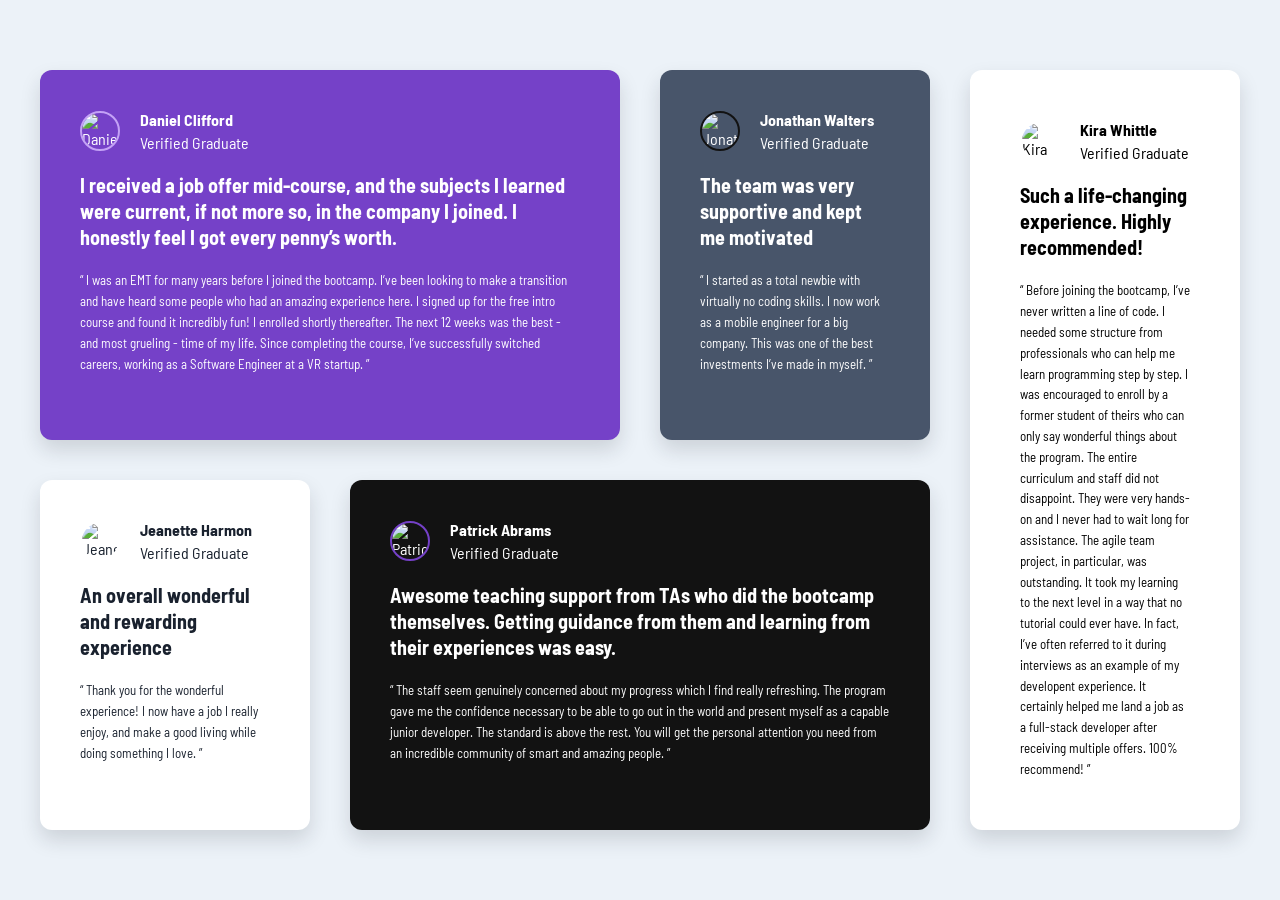
==== index.html @ aea413d6 "Add files via upload" ====
<!DOCTYPE html>
<html lang="en">
<head>
  <meta charset="UTF-8">
  <meta name="viewport" content="width=device-width, initial-scale=1.0"> <!-- displays site properly based on user's device -->
<link rel="stylesheet" href="./style.css">
  <link rel="icon" type="image/png" sizes="32x32" href="./images/favicon-32x32.png">
  <link rel="preconnect" href="https://fonts.googleapis.com">
<link rel="preconnect" href="https://fonts.gstatic.com" crossorigin>
<link href="https://fonts.googleapis.com/css2?family=Barlow+Semi+Condensed:ital,wght@0,100;0,200;0,300;0,400;0,500;0,600;0,700;0,800;0,900;1,100;1,200;1,300;1,400;1,500;1,600;1,700;1,800;1,900&family=Big+Shoulders:opsz,wght@10..72,100..900&family=Hanken+Grotesk:ital,wght@0,100..900;1,100..900&family=Lexend+Deca:wght@100..900&display=swap" rel="stylesheet">
  <title>Frontend Mentor | ranam/grid</title>

  
</head>
<body>
<div class="dashboard">
   <aside class="sidebar"> 
     <div class="titleside">
          <img src="./images/image-kira.jpg" alt="Kira Whittle">
          <div class="textside">
           <p> <strong class="text-side">Kira Whittle</strong></p>
           <p>Verified Graduate</p>
          </div>
         </div>
         <h2>Such a life-changing experience. Highly recommended!</h2>
         <div class="detailside">
        <p >
          “ Before joining the bootcamp, I’ve never written a line of code. I needed some structure from
          professionals who can help me learn programming step by step. I was encouraged to enroll by a former
          student of theirs who can only say wonderful things about the program. The entire curriculum and staff
          did not disappoint. They were very hands-on and I never had to wait long for assistance. The agile team
          project, in particular, was outstanding. It took my learning to the next level in a way that no tutorial
          could ever have. In fact, I’ve often referred to it during interviews as an example of my developent
          experience. It certainly helped me land a job as a full-stack developer after receiving multiple offers.
          100% recommend! ”
        </p>
        </div>
       </aside>
<main>
     <div class="div1">
        <div class="title1">
        
         <img src="./images/image-daniel.jpg" alt="Daniel Clifford">
          <div class="text">
           <p> <strong class="first-text">Daniel Clifford</strong></p>
           <p>Verified Graduate</p>
          </div>
         </div>

        <h2> 
        I received a job offer mid-course, and the subjects I learned were current, if not more so,
        in the company I joined. I honestly feel I got every penny’s worth.      
       </h2>
       <div class="detail">
        <p >
        “ I was an EMT for many years before I joined the bootcamp. I’ve been looking to make a
        transition and have heard some people who had an amazing experience here. I signed up
        for the free intro course and found it incredibly fun! I enrolled shortly thereafter.
        The next 12 weeks was the best - and most grueling - time of my life. Since completing
        the course, I’ve successfully switched careers, working as a Software Engineer at a VR startup. ” 
        </p>
        </div>
       
      </div> 

         <div class="div2">
          <div class="title2">
           <img src="./images/image-jonathan.jpg" alt="Jonathan Walters">
           <div class="text2">
           <p> <strong class="second-text">Jonathan Walters</strong></p>
           <p>Verified Graduate</p>
          </div>
         </div>
         <h2> 
          The team was very supportive and kept me motivated     
         </h2>
         <div class="detail2">
         <p >
          “ I started as a total newbie with virtually no coding skills. I now work as a mobile engineer
          for a big company. This was one of the best investments I’ve made in myself. ”    
          </p>
         </div>
       
        </div>   



          <div class="div3">
          <div class="title3">
           <img src="./images/image-jeanette.jpg" alt="Jeanette Harmon">
           <div class="text3">
           <p> <strong class="third-text">Jeanette Harmon</strong></p>
           <p>Verified Graduate</p>
          </div>
         </div>
         <h2> 
           An overall wonderful and rewarding experience
         </h2>
         <div class="detail3">
         <p >
           “ Thank you for the wonderful experience! I now have a job I really enjoy, and make a good living
           while doing something I love. ”  
          </p>
         </div>
       
        </div>

      
        
       <div class="div4">
          <div class="title4">
           <img src="./images/image-patrick.jpg" alt="Patrick Abrams">
           <div class="text4">
           <p> <strong class="forth-text">Patrick Abrams</strong></p>
           <p>Verified Graduate</p>
          </div>
         </div>
         <h2> 
           Awesome teaching support from TAs who did the bootcamp themselves. Getting guidance from them and
            learning from their experiences was easy.
         </h2>
         <div class="detail4">
         <p >
           “ The staff seem genuinely concerned about my progress which I find really refreshing. The program
           gave me the confidence necessary to be able to go out in the world and present myself as a capable
           junior developer. The standard is above the rest. You will get the personal attention you need from
           an incredible community of smart and amazing people. ”
          </p>
         </div>
       
        </div>



   
</main>

</div>
</body>
</html>
---- style.css ----
*{ box-sizing: border-box;
   margin: 0;
   padding: 0;

}
body {
  font-family: "Barlow Semi Condensed", sans-serif;
  background-color: hsl(210, 46%, 95%);
  min-height: 100vh;
  display: flex;
  justify-content: center;
  align-items: center;
  padding: 40px 20px;
}

.dashboard{
  
   display: grid;
   width: min(1200px, 100%); 
   /* box-shadow: 0 10px 20px hsl(219, 29%, 14%, 0.1); */
   grid-template-columns: repeat(4, 1fr);
   /* grid-template-rows: repeat(2, 1fr); */
   grid-template-rows: auto auto;
   gap: 40px;
  
}



main{
     grid-column: 1 / 4;
    grid-row: 1 / 3;
    display: grid;
    grid-template-columns: repeat(3, 1fr);
    /* grid-template-rows: repeat(2, 1fr); */
     grid-template-rows: auto auto;
    /* box-shadow: 0 10px 20px hsl(219, 29%, 14%, 0.1); */
    gap: 40px;
}
.div1, .div2, .div3, .div4, aside{
  box-shadow: 0 10px 20px hsl(219, 29%, 14%, 0.15);
}
aside{
    background-color:hsl(0, 0%, 100%);
    border-radius: 12px;
    grid-column: 4;
    grid-row: 1 / 3;
    padding: 50px;
}


.div1{
  background: hsl(263, 55%, 52%);
   color: hsl(0, 0%, 100%);
   border-radius: 12px;
   padding: 40px;
  grid-column: 1 / span 2;
  grid-row: 1;
  background-image: url("./images/bg-pattern-quotation.svg");
  background-repeat: no-repeat;
  background-position: top 0px right 60px;
  background-size: 125px;
  
}
.titleside img {
  width: 40px;
  height: 40px;
  border-radius: 50%;
  border: 2px  solid hsl(0, 0%, 100%);
}
.title1 img {
  width: 40px;
  height: 40px;
  border-radius: 50%;
  border: 2px  solid hsl(264, 82%, 80%);
}

.title2 img {
  width: 40px;
  height: 40px;
  border-radius: 50%;
  border: 2px  solid hsl(0, 0%, 7%);
}
.title3 img {
  width: 40px;
  height: 40px;
  border-radius: 50%;
  border: 2px  solid hsl(0, 0%, 100%);
}

.title4 img {
  width: 40px;
  height: 40px;
  border-radius: 50%;
  border: 2px  solid hsl(263, 55%, 52%);
}
.text, .text2,.text3,.text4,.textside{
  display: flex;
  flex-direction: column;
  gap: 4px;
}

p{
  margin: 0;
}
.title1 ,.title2,.title3,.title4,.titleside{
  display: flex;
  align-items: center;
  gap: 20px;
}

.detail p,.detail2 p,.detail3 p,.detail4 p,.detailside p{
 margin-top: 20px; 
 margin-bottom :0; 
 font-size: 13px;
  line-height: 1.6;  
}

h2{
  margin-top: 20px; 
  font-size: 20px;
  line-height: 1.3;
}

.div2{
  background: hsl(217, 19%, 35%);
  color: hsl(0, 0%, 100%);
   border-radius: 12px;
  grid-column: 3;
  grid-row: 1;
  padding: 40px;
}

.div3{
  background-color: hsl(0, 0%, 100%);
  color: hsl(219, 29%, 14%);
  border-radius: 12px;
  grid-column: 1;
  grid-row: 2;
  padding: 40px;
}

.div4{
  
  background: hsl(0, 0%, 7%);
  color: hsl(0, 0%, 100%);
  border-radius: 12px;
  grid-column: 2 / span 2;
  grid-row: 2;
  padding: 40px;
}
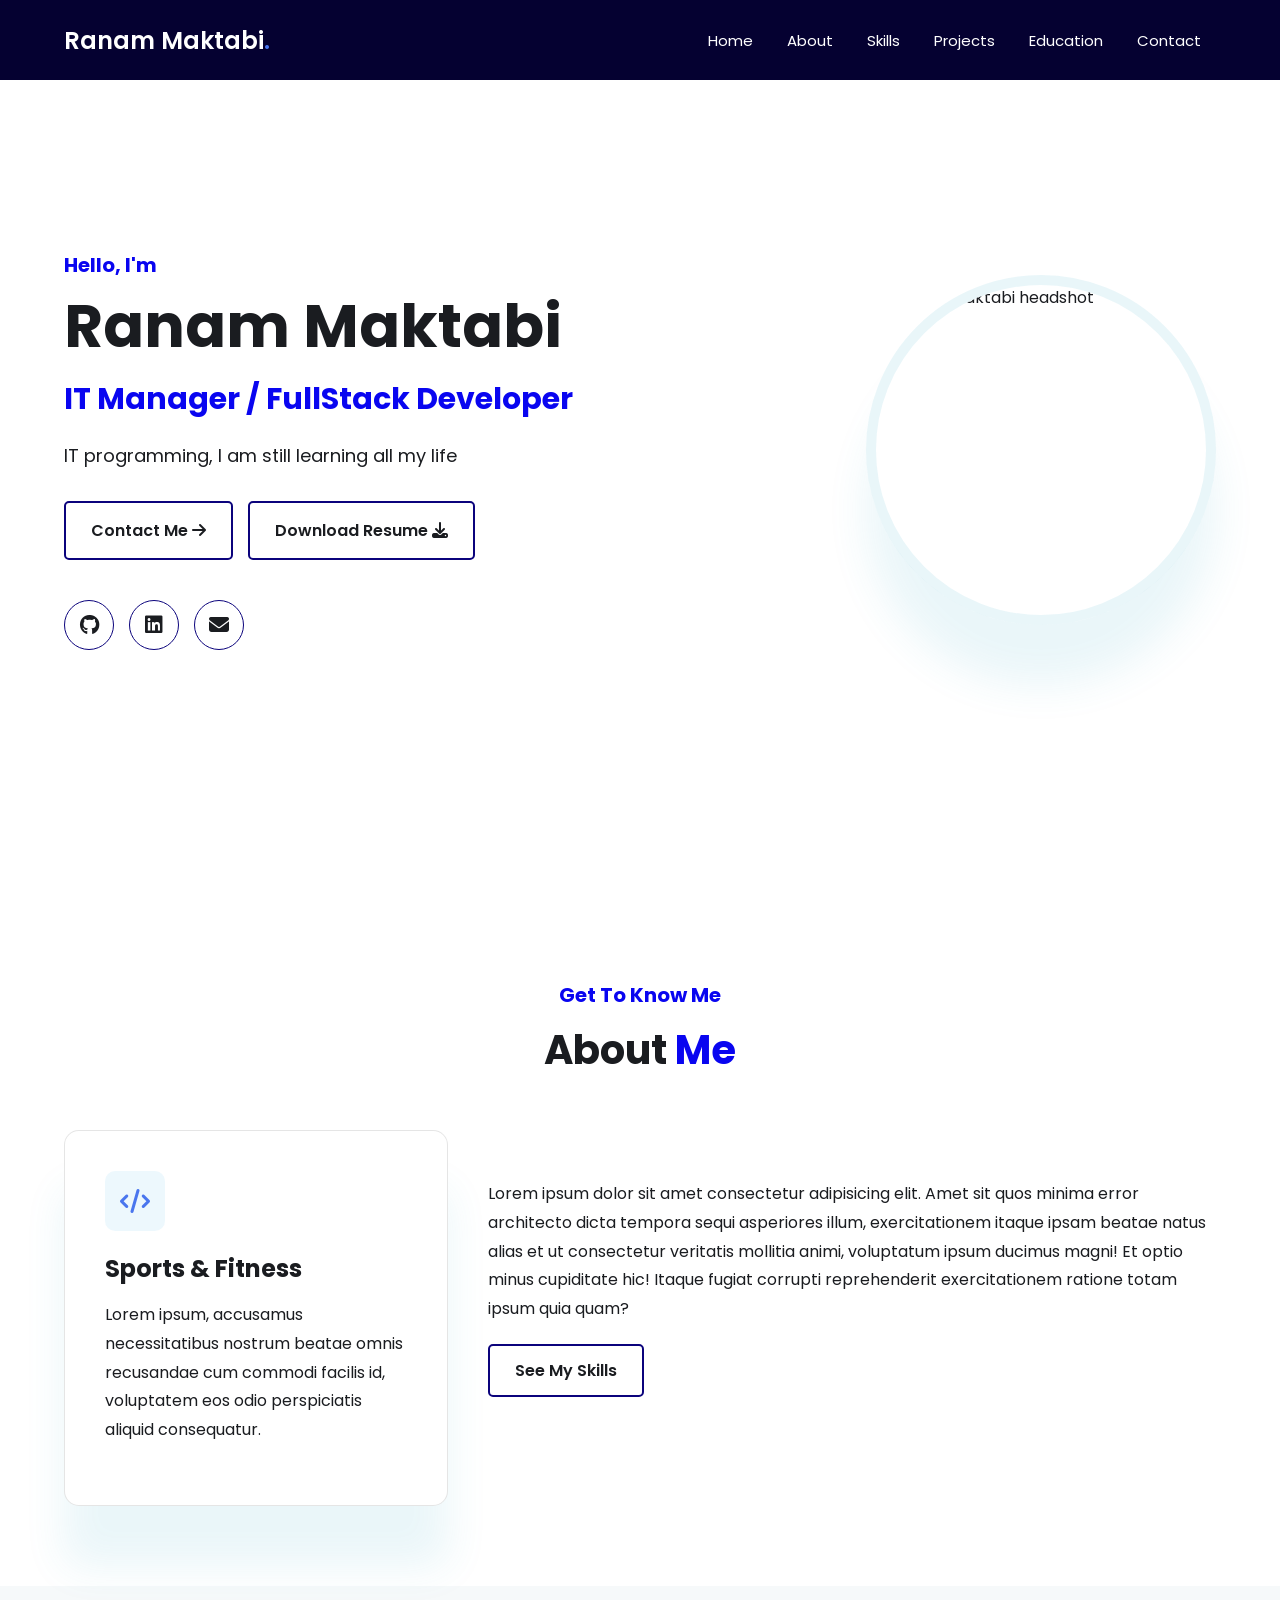
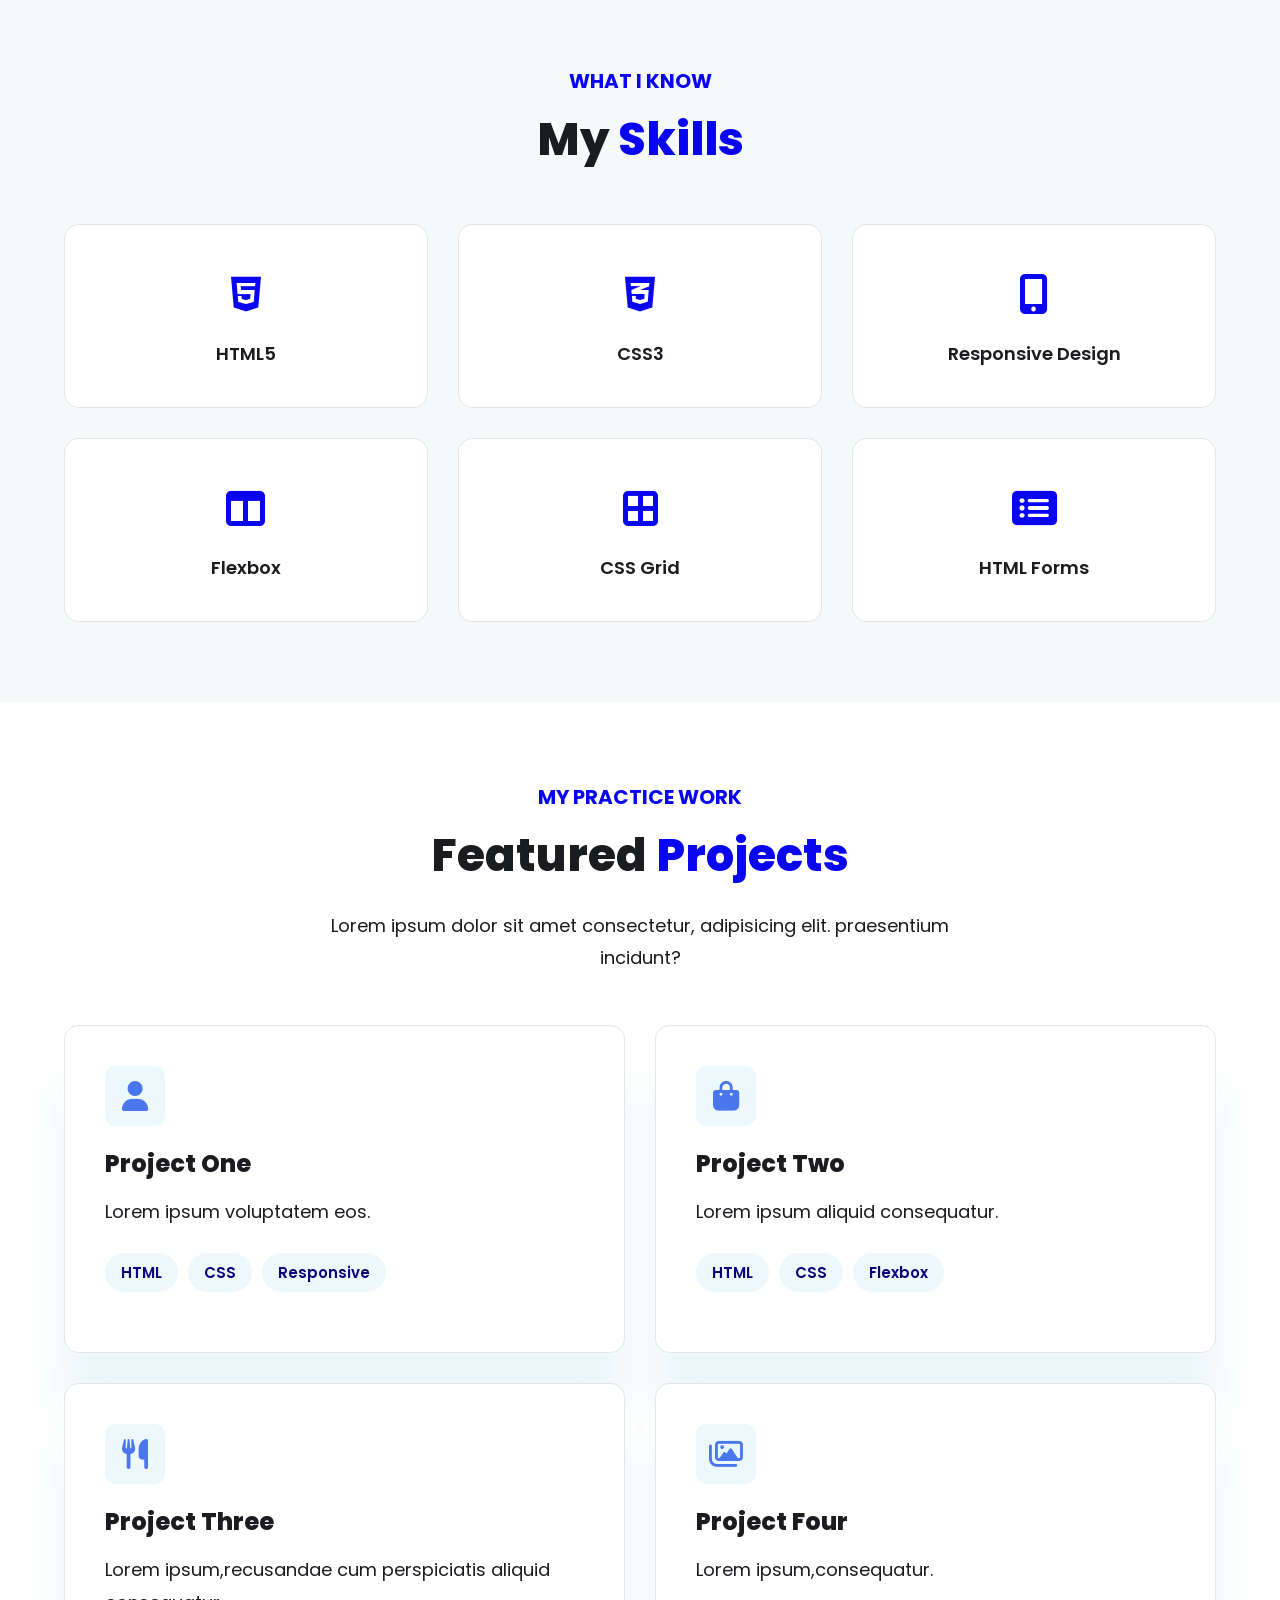
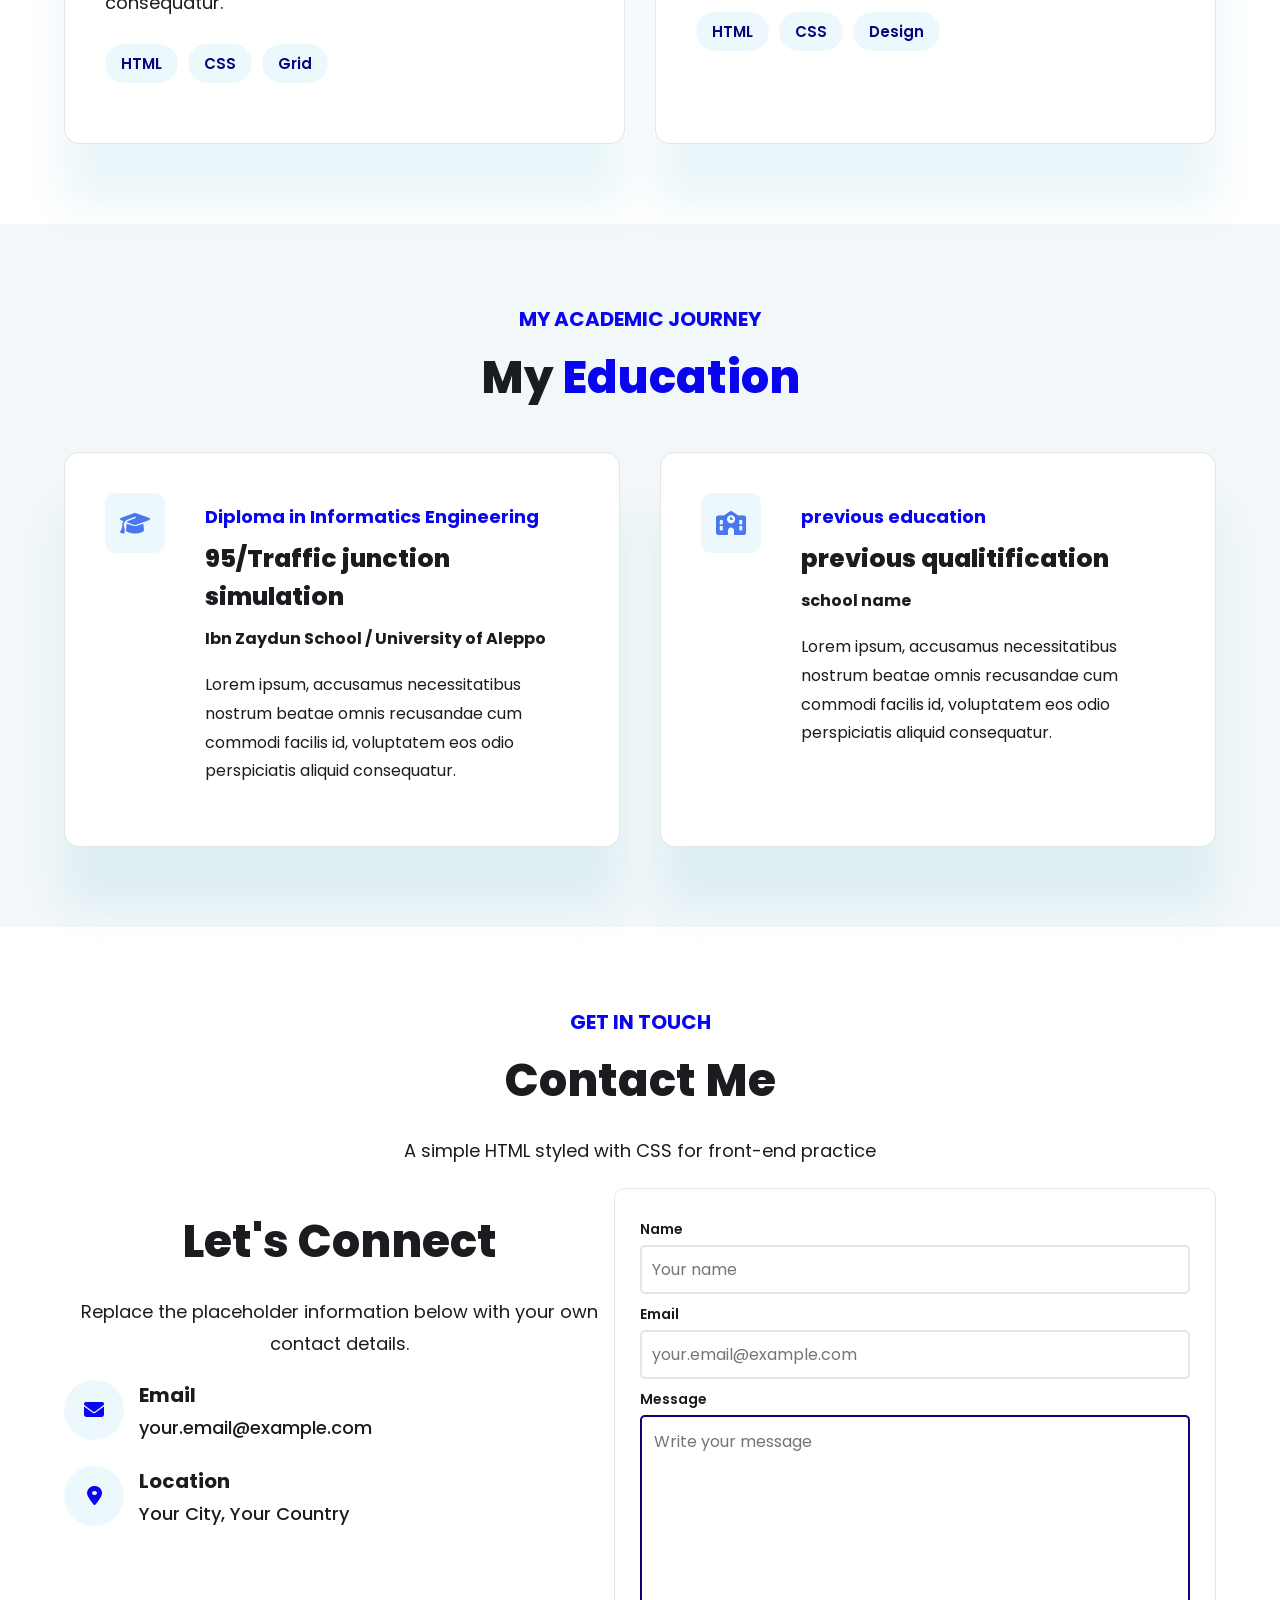
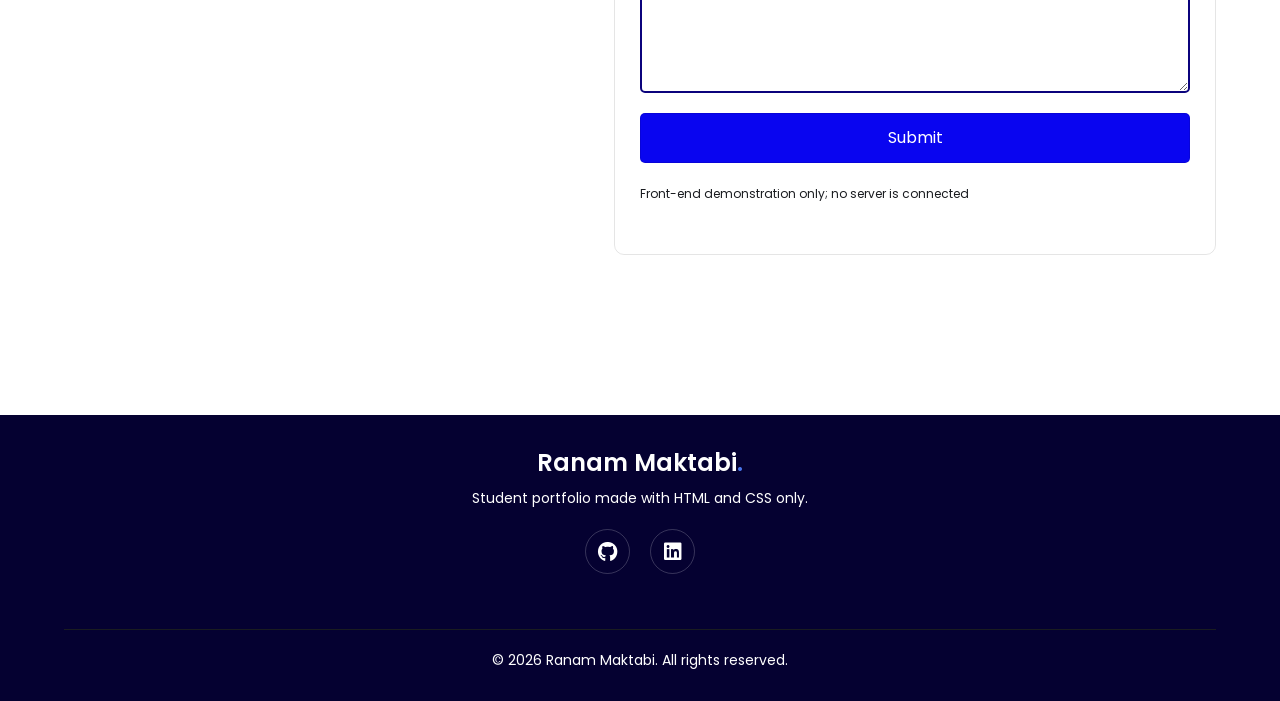
==== commit 0d00478a: "Add files via upload" ====
--- a/index.html
+++ b/index.html
@@ -1,140 +1,307 @@
-<!DOCTYPE html>
-<html lang="en">
-<head>
-  <meta charset="UTF-8">
-  <meta name="viewport" content="width=device-width, initial-scale=1.0"> <!-- displays site properly based on user's device -->
-<link rel="stylesheet" href="./style.css">
-  <link rel="icon" type="image/png" sizes="32x32" href="./images/favicon-32x32.png">
-  <link rel="preconnect" href="https://fonts.googleapis.com">
-<link rel="preconnect" href="https://fonts.gstatic.com" crossorigin>
-<link href="https://fonts.googleapis.com/css2?family=Barlow+Semi+Condensed:ital,wght@0,100;0,200;0,300;0,400;0,500;0,600;0,700;0,800;0,900;1,100;1,200;1,300;1,400;1,500;1,600;1,700;1,800;1,900&family=Big+Shoulders:opsz,wght@10..72,100..900&family=Hanken+Grotesk:ital,wght@0,100..900;1,100..900&family=Lexend+Deca:wght@100..900&display=swap" rel="stylesheet">
-  <title>Frontend Mentor | ranam/grid</title>
-
-  
-</head>
-<body>
-<div class="dashboard">
-   <aside class="sidebar"> 
-     <div class="titleside">
-          <img src="./images/image-kira.jpg" alt="Kira Whittle">
-          <div class="textside">
-           <p> <strong class="text-side">Kira Whittle</strong></p>
-           <p>Verified Graduate</p>
-          </div>
-         </div>
-         <h2>Such a life-changing experience. Highly recommended!</h2>
-         <div class="detailside">
-        <p >
-          “ Before joining the bootcamp, I’ve never written a line of code. I needed some structure from
-          professionals who can help me learn programming step by step. I was encouraged to enroll by a former
-          student of theirs who can only say wonderful things about the program. The entire curriculum and staff
-          did not disappoint. They were very hands-on and I never had to wait long for assistance. The agile team
-          project, in particular, was outstanding. It took my learning to the next level in a way that no tutorial
-          could ever have. In fact, I’ve often referred to it during interviews as an example of my developent
-          experience. It certainly helped me land a job as a full-stack developer after receiving multiple offers.
-          100% recommend! ”
-        </p>
-        </div>
-       </aside>
-<main>
-     <div class="div1">
-        <div class="title1">
-        
-         <img src="./images/image-daniel.jpg" alt="Daniel Clifford">
-          <div class="text">
-           <p> <strong class="first-text">Daniel Clifford</strong></p>
-           <p>Verified Graduate</p>
-          </div>
-         </div>
-
-        <h2> 
-        I received a job offer mid-course, and the subjects I learned were current, if not more so,
-        in the company I joined. I honestly feel I got every penny’s worth.      
-       </h2>
-       <div class="detail">
-        <p >
-        “ I was an EMT for many years before I joined the bootcamp. I’ve been looking to make a
-        transition and have heard some people who had an amazing experience here. I signed up
-        for the free intro course and found it incredibly fun! I enrolled shortly thereafter.
-        The next 12 weeks was the best - and most grueling - time of my life. Since completing
-        the course, I’ve successfully switched careers, working as a Software Engineer at a VR startup. ” 
-        </p>
-        </div>
-       
-      </div> 
-
-         <div class="div2">
-          <div class="title2">
-           <img src="./images/image-jonathan.jpg" alt="Jonathan Walters">
-           <div class="text2">
-           <p> <strong class="second-text">Jonathan Walters</strong></p>
-           <p>Verified Graduate</p>
-          </div>
-         </div>
-         <h2> 
-          The team was very supportive and kept me motivated     
-         </h2>
-         <div class="detail2">
-         <p >
-          “ I started as a total newbie with virtually no coding skills. I now work as a mobile engineer
-          for a big company. This was one of the best investments I’ve made in myself. ”    
-          </p>
-         </div>
-       
-        </div>   
-
-
-
-          <div class="div3">
-          <div class="title3">
-           <img src="./images/image-jeanette.jpg" alt="Jeanette Harmon">
-           <div class="text3">
-           <p> <strong class="third-text">Jeanette Harmon</strong></p>
-           <p>Verified Graduate</p>
-          </div>
-         </div>
-         <h2> 
-           An overall wonderful and rewarding experience
-         </h2>
-         <div class="detail3">
-         <p >
-           “ Thank you for the wonderful experience! I now have a job I really enjoy, and make a good living
-           while doing something I love. ”  
-          </p>
-         </div>
-       
-        </div>
-
-      
-        
-       <div class="div4">
-          <div class="title4">
-           <img src="./images/image-patrick.jpg" alt="Patrick Abrams">
-           <div class="text4">
-           <p> <strong class="forth-text">Patrick Abrams</strong></p>
-           <p>Verified Graduate</p>
-          </div>
-         </div>
-         <h2> 
-           Awesome teaching support from TAs who did the bootcamp themselves. Getting guidance from them and
-            learning from their experiences was easy.
-         </h2>
-         <div class="detail4">
-         <p >
-           “ The staff seem genuinely concerned about my progress which I find really refreshing. The program
-           gave me the confidence necessary to be able to go out in the world and present myself as a capable
-           junior developer. The standard is above the rest. You will get the personal attention you need from
-           an incredible community of smart and amazing people. ”
-          </p>
-         </div>
-       
-        </div>
-
-
-
-   
-</main>
-
-</div>
-</body>
-</html>+<!DOCTYPE html>
+<html lang="en">
+<head>
+    <meta charset="UTF-8">
+    <meta name="viewport" content="width=device-width, initial-scale=1.0">
+    <link rel="preconnect" href="https://fonts.googleapis.com">
+    <link rel="preconnect" href="https://fonts.gstatic.com" crossorigin>
+    <link href="https://fonts.googleapis.com/css2?family=Poppins:wght@100;200;300;400;500;600;700;800;900&display=swap" rel="stylesheet">
+    <link rel="stylesheet" href="https://cdnjs.cloudflare.com/ajax/libs/font-awesome/6.5.1/css/all.min.css">
+   
+    <link rel="stylesheet" href="./style.css">
+    <title>My Page</title>
+</head>
+
+ <body>
+    
+    <header>
+        <!--navbar  -->
+         <nav>
+            <div class="left">
+             <h2>Ranam Maktabi<span>.</span></h2>  
+            </div>
+            <div class="right">
+            <a href="#home">Home</a>
+            <a href="#About">About</a>
+            <a href="#Skills">Skills</a>
+            <a href="#Projects">Projects</a>
+            <a href="#Education">Education</a>
+            <a href="#Contact">Contact</a>
+              </div> 
+         </nav>
+    </header>
+    <main>
+        <!--section1:Hero  -->
+       <section id= "home" class="hero-section">
+        <div class="text">
+        <h3>Hello, I'm</h3>
+        <h1>Ranam Maktabi</h1>
+        <h2>IT Manager / FullStack Developer</h2>
+        <p>IT programming, I am still learning all my life</p>
+
+        <div class="links">
+         <a href="#contact">
+             <span>Contact Me</span>
+         <i class="fa-solid fa-arrow-right"></i> 
+         </a>
+
+         <a href="#Download">
+            <span>Download Resume</span>
+            <i class="fa-solid fa-download"></i>
+         </a>
+
+        </div>
+        <div class="Icons">
+                <a href="#Github" >
+                 <i class="fa-brands fa-github"></i>  
+                </a>
+
+                <a href="#Linkedin" >
+                   <i class="fa-brands fa-linkedin"></i>
+                </a>
+                <a href="#Email" >
+                   <i class="fa-solid fa-envelope"></i>
+                </a>
+            </div>
+        </div>
+
+        <div class="headshot">
+           <img src="./assets/images/ranam.jpeg" alt="ranam maktabi headshot">
+        </div>
+       </section>
+       
+       <!--section2:About  -->
+       <section id= "About" class="About-section">
+        <h3>Get To Know Me</h3>
+        <h2>About<span class="Me"> Me</span></h2>
+        <div class="text">
+        <div class="left">
+          <a href="#code" >
+           <i class="fa-solid fa-code"></i> 
+          </a>
+           <h4>Sports & Fitness</h4>
+           <p>Lorem ipsum,  accusamus necessitatibus nostrum beatae omnis recusandae cum commodi facilis id, voluptatem eos odio perspiciatis aliquid consequatur.</p>
+            </div>
+         
+        <div class="right">
+          <p>Lorem ipsum dolor sit amet consectetur adipisicing elit. Amet sit quos minima error architecto dicta tempora sequi asperiores illum, exercitationem itaque ipsam beatae natus alias et ut consectetur veritatis mollitia animi, voluptatum ipsum ducimus magni! Et optio minus cupiditate hic! Itaque fugiat corrupti reprehenderit exercitationem ratione totam ipsum quia quam?</p>
+         <a href="#see">See My Skills</a>
+        </div>
+        </div>
+       </section>
+
+       <!--section3:Skills  --> 
+       <section id="Skills" class="skills-section">
+        <h3>WHAT I KNOW</h3>
+        <h2>My<span class="Skills"> Skills</span></h2>
+         <div class="cells">
+          <div class="cell">
+            <!-- <img src="/assets/images/html5-brands-solid.png" alt="html logo"> -->
+             <a href="#HTML5">
+            <i class="fa-brands fa-html5"></i>
+            </a>
+            <span>HTML5</span>
+          </div>
+          <div class="cell">
+            <a href="#CSS3">
+            <i class="fa-brands fa-css3-alt"></i>
+            </a>
+            <span>CSS3</span>
+            </div>
+          <div class="cell">
+             <a href="#Responsive Design">
+            <i class="fa-solid fa-mobile-screen-button"></i>
+             </a>
+            <span>Responsive Design</span>
+           </div>
+           <div class="cell">
+            <a href="#Flexbox">
+            <i class="fa-solid fa-table-columns"></i>
+             </a>
+            <span>Flexbox</span>
+            </div>
+          <div class="cell">
+            <a href="#CSS Grid">
+             <i class="fa-solid fa-border-all"></i>
+            </a>
+             <span>CSS Grid</span>
+            </div> 
+           <div class="cell">
+             <a href="#HTML Forms">
+            <i class="fa-solid fa-rectangle-list"></i>
+            </a>
+            <span>HTML Forms</span>
+            </div>
+         </div>
+       </section>
+
+      <!--section4:Projects  -->
+         <section id="Projects" class="Projects-section">
+         <h3>MY PRACTICE WORK</h3>
+         <h2>Featured<span class="Projects"> Projects</span></h2>
+         <p>Lorem ipsum dolor sit amet consectetur, adipisicing elit. praesentium incidunt?</p> 
+         <div class="work">
+          <div class="project">
+          <a href="#project1" >
+           <i class="fa-solid fa-user"></i>
+          </a>
+           <h2>Project One</h2>
+           <p>Lorem ipsum voluptatem eos.</p>
+            <div class="frontend">
+              <a href="#HTML">HTML</a>
+               
+              <a href="#CSS">CSS</a>
+              <a href="#Responsive">Responsive</a>
+            </div>
+          </div>
+
+           <div class="project">
+          <a href="#project2" >
+          <i class="fa-solid fa-bag-shopping"></i>
+          </a>
+           <h2>Project Two</h2>
+           <p>Lorem ipsum  aliquid consequatur.</p>
+            <div class="frontend">
+              <a href="#HTML">HTML</a>
+              <a href="#CSS">CSS</a>
+              <a href="#Flexbox">Flexbox</a>
+            </div>
+          </div>
+          
+          
+          
+          <div class="project">
+          <a href="#project3" >
+           <i class="fa-solid fa-utensils"></i>
+          </a>
+           <h2>Project Three</h2>
+           <p>Lorem ipsum,recusandae cum perspiciatis aliquid consequatur.</p>
+            <div class="frontend">
+              <a href="#HTML">HTML</a>
+              <a href="#CSS">CSS</a>
+              <a href="#Grid">Grid</a>
+            </div>
+          </div>
+
+          
+           <div class="project">
+          <a href="#project4" >
+          <i class="fa-regular fa-images"></i>
+          </a>
+           <h2>Project Four</h2>
+           <p>Lorem ipsum,consequatur.</p>
+            <div class="frontend">
+              <a href="#HTML">HTML</a>
+              <a href="#CSS">CSS</a>
+              <a href="#Design">Design</a>
+            </div>
+          </div>
+             </div>
+         </section>
+
+        <!--section5:Education  -->
+       <section id="Education" class="Education-section">
+        <h3>MY ACADEMIC JOURNEY</h3>
+        <h2>My<span class="Education"> Education</span></h2>
+         <div class="text">
+          <div class="left">
+              <div class="sub">
+              <a href="#graduate" >
+              <i class="fa-solid fa-graduation-cap"></i> 
+              </a>
+              </div>
+               <div class="sub-text">
+                <h3>Diploma in Informatics Engineering</h3>
+                <h2>95/Traffic junction simulation</h2>
+                <h4>Ibn Zaydun School / University of Aleppo</h4>
+                <p>Lorem ipsum,  accusamus necessitatibus nostrum beatae omnis recusandae cum commodi facilis id, voluptatem eos odio perspiciatis aliquid consequatur.</p>
+                </div> 
+        
+        </div>
+         
+          <div class="right">
+             <div class="sub">
+              <a href="#School" >
+              <i class="fa-solid fa-school"></i>
+              </a>
+              </div>
+             <div class="sub-text">
+              <h3>previous education</h3>
+              <h2>previous qualitification</h2>
+              <h4>school name</h4>
+               <p>Lorem ipsum,  accusamus necessitatibus nostrum beatae omnis recusandae cum commodi facilis id, voluptatem eos odio perspiciatis aliquid consequatur.</p>
+              </div>
+
+           </div>
+       </section>
+
+        <!--section6:Contact  -->
+       <section id="Contact" class="contact-section">
+         <h3>GET IN TOUCH</h3>
+         <h2>Contact<span class="Contact"> Me</span></h2>
+         <p>A simple HTML styled with CSS for front-end practice</p>
+         <div class="group">
+            <div class="text">
+            <h2>Let's Connect</h2>    
+            <p>Replace the placeholder information below with your own contact details.</p>
+               <div class="icons">
+                 <i class="fa-solid fa-envelope"></i>
+                   <div class="text-icons">
+                   <span class="label">Email</span>
+                   <a href="" class="email">your.email@example.com</a>
+                </div>
+                   </div>
+                   <div class="icons">
+                   <i class="fa-sharp fa-solid fa-location-dot"></i>
+                   <div class="text-icons">
+                   <span class="label">Location</span>
+                   <a href="#" class="location">Your City, Your Country</a>
+                   </div>
+                   </div>
+       
+               
+                </div>
+             
+                 
+
+
+
+            <form>
+                <label for="name">Name</label>
+                <input type="text" id="name" placeholder="Your name">
+
+                <label for="email">Email</label>
+                <input type="email" id="email" placeholder="your.email@example.com">
+
+                <label for="message">Message</label>
+                <textarea id="message" placeholder="Write your message" cols="30" rows="10"></textarea>
+
+                <button type="submit">Submit</button>
+                <p>Front-end demonstration only; no server is connected</p>
+
+            </form>
+       </div>
+       </section>
+    </main>
+    <footer>
+     <div class="text">
+       <h2>Ranam Maktabi<span>.</span></h2> 
+       <p>Student portfolio made with HTML and CSS only.</p>   
+     </div>
+
+     <div class="icon-footer">
+                <a href="#Github" >
+                 <i class="fa-brands fa-github"></i>  
+                </a>
+
+                <a href="#Linkedin" >
+                   <i class="fa-brands fa-linkedin"></i>
+                </a>
+           
+      </div>
+      <div class="copyright">
+         <p> &copy; 2026 Ranam Maktabi.  All rights reserved.</p>
+        </div>       
+    </footer>
+</body>
+</html>
--- a/style.css
+++ b/style.css
@@ -1,151 +1,978 @@
-*{ box-sizing: border-box;
-   margin: 0;
-   padding: 0;
-
-}
-body {
-  font-family: "Barlow Semi Condensed", sans-serif;
-  background-color: hsl(210, 46%, 95%);
-  min-height: 100vh;
+* {
+    margin: 0;
+    padding: 0;
+    box-sizing: border-box;
+    font-family: 'Poppins', sans-serif;
+}
+
+:root {
+    --backclass: hsla(194, 39%, 63%, 0.1);
+    --ink: #0b037c;
+    --Navink: #050131;
+    --background-color: white;
+    --text-color: #1a1c20;
+    --blue: #0905f0;
+    --violet: #dcdbf1;
+    --lightBlue: hsla(199, 75%, 61%, 0.1);
+    --link-color: #4a76ee;
+    --lightShadow: hsla(194, 62%, 48%, 0.1);
+    --border-Gray: hsla(0, 0%, 0%, 0.1);
+    --backskills: hsla(194, 31%, 73%, 0.1);
+}
+
+
+
+html,body
+{
+    font-family: 'Poppins', sans-serif;
+     color: var(--text-color);
+     /* max-width: 1200px; */
+     margin: 0 ; 
+     width: 100%;
+     padding: 0;
+     overflow-x: hidden;
+     
+
+}
+
+header{
+     overflow: visible !important;
+}
+/* Navbar */
+nav{
+    display: flex;
+    justify-content: space-between;
+    align-items: center;
+    padding: 0 5%;
+    height: 80px;
+    background-color: var(--Navink);
+    color: var(--background-color);
+    position: fixed;
+    top: 0;
+    left: 0;
+    right: 0;
+     
+}
+nav a{
+    color: var(--background-color);
+    text-decoration: none;
+}
+nav .left h2{
+    font-size: 24px;
+    font-weight: 600;
+}
+nav .left h2 span{
+    color: var(--link-color);
+}
+nav .right a{
+     margin: 0 15px;/* margin: 0 10px; */
+     position: relative;
+     text-decoration: none;
+     font-size: 15px;
+     /* display: inline-block; */
+     padding-bottom: 5px;
+     color: var(--background-color);
+}
+nav .right a::after {
+            content: '';
+            position: absolute;
+            width: 100%;
+            height: 3px; 
+            bottom: 0;  
+            left: 0;
+            background-color:var(--link-color); 
+            transform: scaleX(0); 
+            transform-origin: bottom left; 
+            transition: transform 0.2s ease-in-out; 
+        }
+nav .right a:hover{
+            color: var(--link-color);
+  }
+nav .right a:hover::after {
+            transform: scaleX(1);
+        }
+
+
+
+/* section 1:hero */
+.hero-section{
+    display: flex;
+    justify-content: space-between;
+    align-items: center;
+    padding: 0 5%;/* padding: 0 100px; */
+    min-height: 100vh;/* height: 100vh; */
+    /* background-color: var(--backclassr); */
+    /* margin: 50px 0; */
+    gap: 40px;
+    /* margin-bottom: 100px; */
+}
+
+.hero-section .text{
+    flex: 1;
+}
+.hero-section .text h1{
+    font-size: 60px;
+    margin-bottom: 15px;
+    line-height: 1.2;
+}
+.hero-section .text h2{
+    font-size: 30px;
+    margin-bottom: 20px;
+    color: var(--blue);
+}
+.hero-section .text h3{
+    font-size: 20px;
+    margin-bottom: 10px;
+    color: var(--blue);
+}
+.hero-section .text p{
+    font-size: 18px;
+    margin-bottom: 30px;
+    line-height: 1.6;
+}
+.hero-section .text .links{
+    margin-top: 25px;
+    display: flex;
+    gap: 15px;
+    flex-wrap: wrap;
+}
+
+.hero-section .text .links a{
+ display: inline-block;
+ align-items: center0;
+ gap: 10px;
+ padding: 15px 25px;
+ border: 2px solid var(--ink);
+ border-radius: 5px;
+ /* margin-right: 10px; */
+ /* margin-bottom: 10px; */
+ transition: all 0.3s ease;
+ text-decoration: none;
+ color: var(--text-color);
+ font-weight: 600;
+}
+
+.hero-section .text .links a:hover{
+background-color: var(--link-color);
+border-color: var(--link-color);
+color: var(--background-color);
+}
+
+.hero-section .Icons {
   display: flex;
-  justify-content: center;
-  align-items: center;
-  padding: 40px 20px;
-}
-
-.dashboard{
+  gap: 15px;            
+  margin-top: 40px;
+   }
+    
+    
+.hero-section .Icons a {
+     display: flex;
+     align-items: center;
+     justify-content: center;
+     width: 50px;
+     height: 50px;
+     text-decoration: none;
+     color: var(--text-color);  
+     border: 1px solid var(--ink);
+     border-radius: 50%;
+     padding:15px;
+     font-size: 20px;
+     }
+              
+.hero-section .Icons a:hover {
+     background-color: var(--link-color);
+     transform: translateY(-5px);
+     color: var(--background-color); 
+     border-color: var(--link-color); 
+}
+
+.hero-section .headshot{
+    flex: 1;
+    display: flex;
+    /* justify-content: right; */
+    justify-content: flex-end;
+}
+.hero-section img{
+    width: 350px;
+    height: 350px;
+    border-radius: 50%;
+    object-fit: cover;
+    border: 10px solid var(--lightShadow);
+    box-shadow: 0 60px 40px var(--lightShadow);
+       
+}
+
+ /* section2:About */
+ .About-section {
+    padding: 80px 5%;
+    text-align: center;
+}
+.About-section h3{
+     font-size: 20px;
+   /* padding: 0 50px; */
+     margin-bottom:10px;
+     color: var(--blue);  
   
-   display: grid;
-   width: min(1200px, 100%); 
-   /* box-shadow: 0 10px 20px hsl(219, 29%, 14%, 0.1); */
-   grid-template-columns: repeat(4, 1fr);
-   /* grid-template-rows: repeat(2, 1fr); */
-   grid-template-rows: auto auto;
-   gap: 40px;
+
+}
+.About-section h2{
+    color: var(--text-color);
+    font-size: 40px;
+    margin-bottom: 50px;
+    /* text-align: center; */
+}
+.About-section h2 .Me {
+    color: var(--blue);
+  }
+
+
+.About-section .text{
+    display: flex;
+    justify-content: center;
+    align-items: stretch;/* align-items: center; */
+    /* padding: 0 100px; */
+    /* background-color: var(--backclassm); */
+    margin-top: 40px;/* margin-bottom: 100px; */
+    gap: 40px;
+    /* margin: 50px 0; */
+ 
+}
+
+.About-section .text .left
+{
+    /* flex: ; */
+    border: 1px solid var(--border-Gray);
+    background-color: var(--background-color);
+    box-shadow: 0 60px 40px var(--lightShadow);
+    border-radius: 15px;
+    padding: 40px;
+    text-align: left;
+    /* width:120%;  */
+} 
+.About-section .text .left a{
+    display: inline-flex;
+    text-decoration: none;
+    align-items: center;
+    justify-content: center;
+    color: var(--link-color);
+    font-size: 24px;
+    background-color: var(--lightBlue);
+    border-radius: 10px;
+    /* padding: 20px 10px 10px 20px; */
+    height: 60px;
+    width: 60px;
+    margin-bottom: 20px;
+}  
+.About-section .text .left h4{
+  color: var(--text-color);
+  font-size: 24px;
+  /* margin: 20px 5px;  */
+  margin-bottom: 15px;
   
 }
-
-
-
-main{
-     grid-column: 1 / 4;
-    grid-row: 1 / 3;
+ 
+.About-section .text  p{
+  color: var(--text-color);
+  font-size: 16px; 
+  /* margin: 20px 5px;  */
+  margin-bottom: 20px;
+  line-height: 1.8;
+  text-align: left;
+}
+.About-section .text .right {
+    text-align: left;
+    margin-top: 50px;
+}
+
+.About-section .text .right a{
+ display: inline-block;
+ padding: 12px 25px;
+ border: 2px solid var(--ink);
+ border-radius: 5px;
+  transition: all 0.3s ease;
+ text-decoration: none;
+ color: var(--text-color);
+ font-weight: 600;
+}
+
+
+.About-section .text .right a:hover{
+background-color: var(--link-color);
+border: 2px solid var(--text-color);
+color: var(--background-color);
+}
+
+
+
+/* section 3:Skills */
+
+.skills-section {
+   
+    text-align: center;
+    background-color: var(--backskills);
+    /* margin-bottom: 100px; */
+    padding: 80px 5%;
+}
+
+.skills-section h3{
+   font-size: 20px;
+   margin-bottom: 10px;
+   color: var(--blue);  
+}
+
+.skills-section h2 {
+    font-size: 45px;
+    font-weight: 800;
+    color: var(--text-color);
+    margin-bottom: 50px;
+}
+.skills-section h2 .Skills {
+    color: var(--blue);
+    
+}
+
+
+.skills-section .cells{
     display: grid;
     grid-template-columns: repeat(3, 1fr);
-    /* grid-template-rows: repeat(2, 1fr); */
-     grid-template-rows: auto auto;
-    /* box-shadow: 0 10px 20px hsl(219, 29%, 14%, 0.1); */
+    /* padding: 0 15px; */
+    /* background-color: var(--backclasss); */
+    gap: 30px;
+    /* height: 20rem; */
+    margin: 0 auto;
+    max-width: 1200px; 
+    
+ }
+   
+
+.skills-section .cells .cell{
+    display: flex;
+    flex-direction: column; 
+    align-items: center;
+    justify-content: center;
+    border: 1px solid var(--border-Gray);
+    border-radius: 15px;
+    background-color: var(--background-color);
+    gap: 15px;
+    transition: all 0.3s ease;
+      padding: 40px 20px;
+}
+
+.skills-section .cells .cell a {
+    text-decoration: none;
+    color: var(--blue);
+    font-size: 40px;
+    transition: transform 0.3s ease;
+}
+
+.cell:hover {
+    transform: translateY(-8px);
+    box-shadow: 0 10px 25px rgba(9, 5, 240, 0.15);
+    border-color: var(--blue);
+}
+.skills-section .cells .cell span{
+    font-size: 18px;
+    font-weight: 600;
+    color: var(--text-color);
+}
+
+
+
+/* section 4:Projects */
+
+.Projects-section {
+   
+    text-align: center;
+    background-color: var(--background-color);
+    padding: 80px 5%;
+}
+
+.Projects-section h3{
+   font-size: 20px;
+   margin-bottom: 10px;
+   color: var(--blue);  
+}
+
+.Projects-section h2 {
+    font-size: 45px;
+    font-weight: 800;
+    color: var(--text-color);
+    margin-bottom: 20px;
+}
+.Projects-section h2 .Projects {
+    color: var(--blue);
+    
+}
+
+.Projects-section  p{
+  color: var(--text-color);
+  font-size: 18px; 
+  margin-bottom: 50px;
+  line-height: 1.8;
+  max-width: 700px;
+  margin-left: auto;
+  margin-right: auto;
+}
+
+.Projects-section .work{
+    display: grid;
+    grid-template-columns: repeat(2, 1fr);
+    gap: 30px;
+    margin: 0 auto;
+    max-width: 1200px; 
+   
+ }
+
+.Projects-section .work .project{
+    
+    border: 1px solid var(--border-Gray);
+    background-color: var(--background-color);
+    box-shadow: 0 60px 40px var(--lightShadow);
+    border-radius: 15px;
+    padding: 40px;
+    text-align: left;
+    
+} 
+.Projects-section .work .project a{
+    display: inline-flex;
+    text-decoration: none;
+    align-items: center;
+    justify-content: center;
+    color: var(--link-color);
+    font-size: 30px;
+    background-color: var(--lightBlue);
+    border-radius: 10px;
+     height: 60px;
+    width: 60px;
+    margin-bottom: 20px;
+}  
+.Projects-section .work .project h2{
+  color: var(--text-color);
+  font-size: 24px;
+  margin-bottom: 15px;
+  
+}   
+
+.Projects-section .work .project p{
+  color: var(--text-color);
+  font-size: 18px; 
+  margin-bottom: 20px;
+  line-height: 1.8;
+}  
+
+.Projects-section .work .project .frontend{
+   display: flex;
+  gap: 10px;            
+  margin-top: 25px;
+
+}  
+
+ 
+    
+.Projects-section .work .project .frontend a {
+     display: inline-flex;
+     align-items: center;
+     justify-content: center;
+      width: auto;
+     height: auto;
+     text-decoration: none;
+     color: var(--ink);  
+     border-radius: 20px;
+    padding: 8px 16px;
+     font-size: 15px;
+     font-weight: 600;
+     }
+
+
+/* section 5:Education */
+
+.Education-section {
+   
+    text-align: center;
+    background-color: var(--backclass);
+    padding: 80px 5%;
+}
+
+.Education-section h3{
+   font-size: 20px;
+   margin-bottom: 10px;
+   color: var(--blue);  
+}
+
+.Education-section h2 {
+    font-size: 45px;
+    font-weight: 800;
+    color: var(--text-color);
+    margin-bottom: 20px;
+}
+.Education-section h2 .Education {
+    color: var(--blue);
+    
+}
+
+
+.Education-section .text{
+    display: flex;
+    justify-content: center;
+    align-items: stretch;
+    margin-top: 40px;
     gap: 40px;
-}
-.div1, .div2, .div3, .div4, aside{
-  box-shadow: 0 10px 20px hsl(219, 29%, 14%, 0.15);
-}
-aside{
-    background-color:hsl(0, 0%, 100%);
-    border-radius: 12px;
-    grid-column: 4;
-    grid-row: 1 / 3;
-    padding: 50px;
-}
-
-
-.div1{
-  background: hsl(263, 55%, 52%);
-   color: hsl(0, 0%, 100%);
-   border-radius: 12px;
-   padding: 40px;
-  grid-column: 1 / span 2;
-  grid-row: 1;
-  background-image: url("./images/bg-pattern-quotation.svg");
-  background-repeat: no-repeat;
-  background-position: top 0px right 60px;
-  background-size: 125px;
+ }
+
+.Education-section .text .left,
+.Education-section .text .right
+{
+    display: flex;
+    border: 1px solid var(--border-Gray);
+    background-color: var(--background-color);
+    box-shadow: 0 60px 40px var(--lightShadow);
+    border-radius: 15px;
+    gap: 40px;
+    padding: 40px;
+    text-align: left;
+   
+} 
+
+
+.Education-section .text .left a,
+.Education-section .text .right a{
+    display: inline-flex;
+    text-decoration: none;
+    align-items: center;
+    justify-content: center;
+    color: var(--link-color);
+    font-size: 24px;
+    background-color: var(--lightBlue);
+    border-radius: 10px;
+    height: 60px;
+    width: 60px;
+    margin-bottom: 10px;
+}  
+.Education-section .text .left .sub-text h3,
+.Education-section .text .right .sub-text h3{
+  color: var(--text-color);
+  font-size: 18px;
+  color: var(--blue);
+  margin-bottom: 10px;
+  margin-top:10px;
+}
+
+.Education-section .text .left .sub-text h2,
+.Education-section .text .right .sub-text h2{
+  color: var(--text-color);
+  font-size: 25px;
+  color: var(--text-color);
+  margin-bottom: 10px;
+}
+ 
+.Education-section .text .left .sub-text h4,
+.Education-section .text .right .sub-text h4{
+  color: var(--text-color);
+  font-size: 16px;
+  color: var(--text-color);
+  margin-bottom: 20px;
+}
+
+.Education-section .text .left .sub-text p,
+.Education-section .text .right .sub-text p{
+
+  color: var(--text-color);
+  font-size: 16px; 
+  margin-bottom: 20px;
+  line-height: 1.8;
+  text-align: left;
+}
+
+    /* <!-- section6:Contact -->  */
+   
+.contact-section {
+   
+    text-align: center;
+    background-color: var(--background-color);
+    padding: 80px 5%;
+}
+
+.contact-section h3{
+   font-size: 20px;
+   margin-bottom: 10px;
+   color: var(--blue);  
+}
+
+.contact-section h2 {
+    font-size: 45px;
+    font-weight: 800;
+    color: var(--text-color);
+    margin-bottom: 20px;
+}
+.contact-section h2 .Education {
+    color: var(--blue);
+    
+}
+.contact-section  p{
+  color: var(--text-color);
+  font-size: 18px; 
+  margin-bottom: 20px;
+  line-height: 1.8;
+}  
+
+.contact-section .group{
+     display:flex ;
+     gap: 50;
+}
+
+.contact-section .group .text{
+     flex: 3;
+     margin-top: 20px;
+}
+.contact-section .icons{
+    display: flex;
+    align-items: flex-start; 
+    gap: 15px; 
+    margin-bottom: 25px;
+ }
+.icons i {
+    display: flex;
+    align-items: center;       
+    justify-content: center;  
+    width: 60px;               
+    height: 60px;            
+    background-color: var(--lightBlue);
+    color: var(--blue); 
+    border-radius: 50%;       
+    font-size: 20px;         
+    margin-top: 0;            
+    transition: all 0.3s ease;
+}
+ 
+
+.contact-section .text-icons {
+    display: flex;
+    flex-direction: column; 
+    text-align: left;
+    gap: 4px; 
+    justify-content: center;
+    
+}
+
+
+.text-icons .label {
+    font-size: 20px;
+    color: var(--text-color);
+    font-weight: 700;
+   
+}
+
+.text-icons .email ,.text-icons .location  {
+    font-size: 18px;
+     color: var(--text-color);
+    text-decoration: none;
+    font-weight: 500;
+  }
+
+
+.contact-section .group form{
+    flex: 3;
+    display: flex;
+    flex-direction: column;
+    border: 1px solid var(--border-Gray);
+    border-radius: 10px ;
+    padding: 30px 25px;
+ }
+.contact-section .group form input,
+.contact-section .group form textarea{
+    width: 100%;
+    font-family: 'Poppins',sans-serif;
+    border: 2px solid var(--border-Gray);
+    border-radius: 5px;
+    background-color: transparent;
+    padding: 10px;
+    margin-bottom: 10px;
+    outline: none;
+    resize: none;
+    font-size: 16px;
+}
+
+.contact-section .group form textarea {
+    width: 100%;
+    font-family: 'Poppins', sans-serif;
+    border: 2px solid var(--ink);
+    border-radius: 5px;
+    background-color: transparent;
+    padding: 12px;
+    margin-bottom: 20px;
+    outline: none;
+    resize: both;
+}
+.contact-section .group form button{
+    font-size: 16px;
+    font-family: 'Poppins',sans-serif;
+    color: var(--background-color);
+    background-color: var(--blue);
+    border: 1px solid var(--border-Gray);
+    border-radius: 5px; 
+    height: 50px;  
+     cursor: pointer;
+     transition: 0.1s;
+     margin-bottom: 20px;
+}
+
+
+.contact-section .group form button:hover{
+transform: translateY(-3px);
+}
+.contact-section .group form p{
+    color: var(--text-color);
+    font-size: 12px;
+    text-align: left;
+}
+.contact-section .group form label {
+    display: block;
+    text-align: left; 
+    margin-bottom: 5px;
+    font-weight: 600;
+    color: var(--text-color);
+    font-size: 14px;
+}
+
+    
+/* footer */
+footer{
+    display: flex;
+    flex-direction: column;
+    justify-content: center;
+    align-items: center;
+    padding: 30px 5%;
+    background-color: var(--Navink);
+    color: var(--background-color);
+     margin-top: 80px; 
+     gap: 20px;
+    width: 100%; 
+    margin-left: 0;
+    margin-right: 0; 
+     
+}
+footer .icon-footer {
+    display: flex;
+    gap: 20px;
+    margin-bottom: 15px;
+}
+footer .icon-footer a{
+    display: flex;
+    align-items: center;
+    justify-content: center;
+    width: 45px;
+    height: 45px;
+    color: var(--background-color);
+    text-decoration: none;
+    font-size: 20px;
+    border: 1px solid rgba(255, 255, 255, 0.2);
+    border-radius: 50%;
+    transition: all 0.3s ease;
+    
+}
+footer .text {
+    text-align: center;
+     width: 100%;
+}
+footer .text h2{
+    font-size: 24px;
+    font-weight: 600;
+    margin-bottom: 8px;
+}
+footer .text h2 span{
+    color: var(--link-color);
+}
+footer .text p {
+    font-size: 14px;
+    margin: 0;
+   
+}
+footer  .copyright {
+            text-align: center;
+            border-top: 1px solid var(--text-color);
+            width: 100%;
+            padding-top: 20px;
+            margin-top: 20px;
+            font-size: 14px;
+        }
+
+
+
+
+ @media (max-width:950px) {
+
+      /* navbar */
+    nav{
+        flex-direction: column;
+        height: auto;
+        padding: 20px 20px;
+        gap: 20px;
+      }
+    nav .right a span{
+        display: none;
+    }
+    
+
+     /* section 1:hero */
+    .hero-section{
+        flex-direction: column-reverse;
+        text-align: center;
+        padding: 20px 20px;
+        margin-top: 150px;
+        gap: 20px;
+        height: 50px;
+
+    }
+    .hero-section .text h1{
+        font-size: 30px;
+    }
+    .hero-section .text h2{
+        font-size: 30px;
+    }
+    .hero-section img{
+     
+        width: 250px;
+        height: 250px;
+        margin-bottom: 30px;
+ }
+
+ .hero-section .text .links a{
+        display: block;
+        width: 100%;
+        box-sizing: border-box;
+    }
+   
+/* section 2:About-section */
+   .About-section .text{
+        flex-direction: column;
+        padding: 20px 20px;
+        margin-top: 50px;
+       }
+     .About-section .text .left {
+        display: block;
+        width: 100%;
+        box-sizing: border-box;
+        height: auto;
+    }
+    
+
+    /* section 3:skills-section */
+
+    .skills-section .cells{
+        grid-template-columns: repeat(1, 1fr);
+      
+       }
+
+     .skills-section .cells .cell {
+        flex-direction: column; 
+        width: 100%;
+        box-sizing: border-box;
+        padding: 20px 40px;
+        margin-top: 20px;
+      
+    } 
+
+
+
+    /* section 4:Projects-section */
+   .Projects-section .work{
+        grid-template-columns: repeat(1, 1fr);
+       }
+     .Projects-section .work .project {
+        flex-direction: column; 
+        width: 100%;
+        box-sizing: border-box;
+        padding: 20px 40px;
+        margin-top: 20px;
+    }
+
+ /* section 5:Education-section */
+     .Education-section .text{
+        flex-direction: column;
+        padding: 20px 20px;
+        margin-top: 50px;
+       }
+     .Education-section .text .left,
+      .Education-section .text .right{
+        display: block;
+        width: 100%;
+        box-sizing: border-box;
+        height: auto;
+      
+    }
   
-}
-.titleside img {
-  width: 40px;
-  height: 40px;
-  border-radius: 50%;
-  border: 2px  solid hsl(0, 0%, 100%);
-}
-.title1 img {
-  width: 40px;
-  height: 40px;
-  border-radius: 50%;
-  border: 2px  solid hsl(264, 82%, 80%);
-}
-
-.title2 img {
-  width: 40px;
-  height: 40px;
-  border-radius: 50%;
-  border: 2px  solid hsl(0, 0%, 7%);
-}
-.title3 img {
-  width: 40px;
-  height: 40px;
-  border-radius: 50%;
-  border: 2px  solid hsl(0, 0%, 100%);
-}
-
-.title4 img {
-  width: 40px;
-  height: 40px;
-  border-radius: 50%;
-  border: 2px  solid hsl(263, 55%, 52%);
-}
-.text, .text2,.text3,.text4,.textside{
-  display: flex;
-  flex-direction: column;
-  gap: 4px;
-}
-
-p{
-  margin: 0;
-}
-.title1 ,.title2,.title3,.title4,.titleside{
-  display: flex;
-  align-items: center;
-  gap: 20px;
-}
-
-.detail p,.detail2 p,.detail3 p,.detail4 p,.detailside p{
- margin-top: 20px; 
- margin-bottom :0; 
- font-size: 13px;
-  line-height: 1.6;  
-}
-
-h2{
-  margin-top: 20px; 
-  font-size: 20px;
-  line-height: 1.3;
-}
-
-.div2{
-  background: hsl(217, 19%, 35%);
-  color: hsl(0, 0%, 100%);
-   border-radius: 12px;
-  grid-column: 3;
-  grid-row: 1;
-  padding: 40px;
-}
-
-.div3{
-  background-color: hsl(0, 0%, 100%);
-  color: hsl(219, 29%, 14%);
-  border-radius: 12px;
-  grid-column: 1;
-  grid-row: 2;
-  padding: 40px;
-}
-
-.div4{
-  
-  background: hsl(0, 0%, 7%);
-  color: hsl(0, 0%, 100%);
-  border-radius: 12px;
-  grid-column: 2 / span 2;
-  grid-row: 2;
-  padding: 40px;
-}+/* section 6:Contact-section */
+     .contact-section .group{
+        flex-direction: column;
+        padding: 20px 20px;
+        margin-top: 50px;
+       }
+
+        .contact-section .group .text {
+        text-align: left; 
+    }
+     .contact-section .group form
+   {    width: 100%;
+        box-sizing: border-box;
+        height: auto;
+      
+    }
+
+      .footer-column {
+                width: 100%;
+                text-align: center;
+            }
+}
+
+@media (max-width: 768px) {
+    nav {
+        flex-direction: column;
+        height: auto;
+        padding: 15px 4%;
+        gap: 10px;
+           
+    }
+    nav .left {
+     font-size: 15px; 
+     gap: 10px;  
+    }
+    nav  .right {
+        display: flex;
+        flex-wrap: wrap; 
+        justify-content: center;
+        gap: 5px 15px; 
+        width: 100%;
+         }
+    nav  .right a{
+       font-size: 10px;
+        padding: 8px 12px;
+        margin: 0;
+         }
+    
+    .hero-section img {
+        width: 250px;
+        height: 250px;
+    }
+
+    .skills-section .cells {
+        grid-template-columns: 1fr;
+    }
+
+      .hero-section .Icons {
+        display: flex;
+        justify-content: center;
+        align-items: center;    
+        width: 100%;
+        padding: 20px 0;
+        gap: 15px;           
+    }
+
+   
+    .hero-section .Icons a {
+        display: flex;
+        justify-content: center;
+        align-items: center;
+        width: 50px;   
+        height: 50px;  
+    }
+}
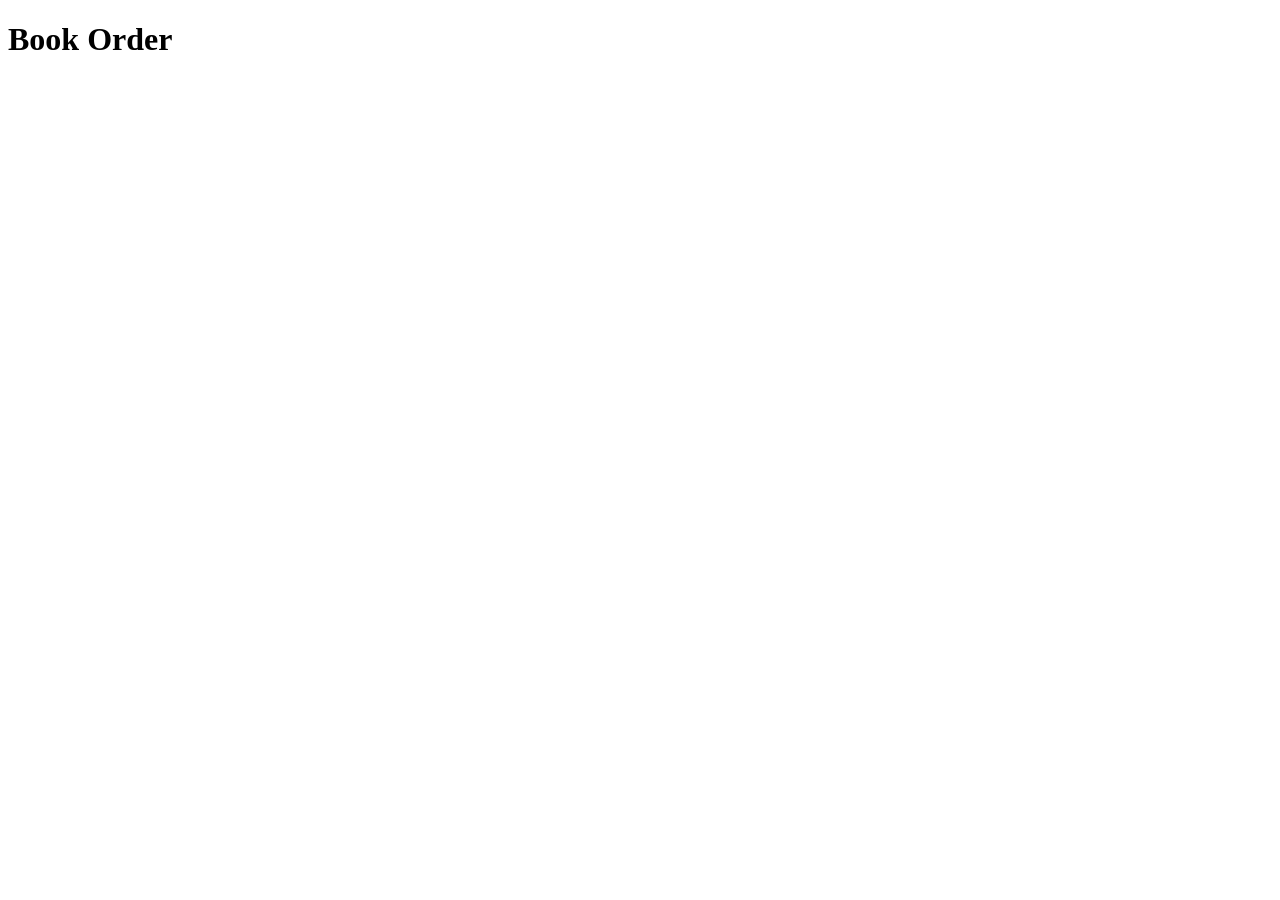
==== commit 54ad8853: "Add files via upload" ====
--- a/index.html
+++ b/index.html
@@ -1,307 +1,17 @@
 <!DOCTYPE html>
 <html lang="en">
+
 <head>
     <meta charset="UTF-8">
     <meta name="viewport" content="width=device-width, initial-scale=1.0">
-    <link rel="preconnect" href="https://fonts.googleapis.com">
-    <link rel="preconnect" href="https://fonts.gstatic.com" crossorigin>
-    <link href="https://fonts.googleapis.com/css2?family=Poppins:wght@100;200;300;400;500;600;700;800;900&display=swap" rel="stylesheet">
-    <link rel="stylesheet" href="https://cdnjs.cloudflare.com/ajax/libs/font-awesome/6.5.1/css/all.min.css">
-   
-    <link rel="stylesheet" href="./style.css">
-    <title>My Page</title>
+    <title>Js Task1</title>
 </head>
 
- <body>
-    
-    <header>
-        <!--navbar  -->
-         <nav>
-            <div class="left">
-             <h2>Ranam Maktabi<span>.</span></h2>  
-            </div>
-            <div class="right">
-            <a href="#home">Home</a>
-            <a href="#About">About</a>
-            <a href="#Skills">Skills</a>
-            <a href="#Projects">Projects</a>
-            <a href="#Education">Education</a>
-            <a href="#Contact">Contact</a>
-              </div> 
-         </nav>
-    </header>
-    <main>
-        <!--section1:Hero  -->
-       <section id= "home" class="hero-section">
-        <div class="text">
-        <h3>Hello, I'm</h3>
-        <h1>Ranam Maktabi</h1>
-        <h2>IT Manager / FullStack Developer</h2>
-        <p>IT programming, I am still learning all my life</p>
-
-        <div class="links">
-         <a href="#contact">
-             <span>Contact Me</span>
-         <i class="fa-solid fa-arrow-right"></i> 
-         </a>
-
-         <a href="#Download">
-            <span>Download Resume</span>
-            <i class="fa-solid fa-download"></i>
-         </a>
-
-        </div>
-        <div class="Icons">
-                <a href="#Github" >
-                 <i class="fa-brands fa-github"></i>  
-                </a>
-
-                <a href="#Linkedin" >
-                   <i class="fa-brands fa-linkedin"></i>
-                </a>
-                <a href="#Email" >
-                   <i class="fa-solid fa-envelope"></i>
-                </a>
-            </div>
-        </div>
-
-        <div class="headshot">
-           <img src="./assets/images/ranam.jpeg" alt="ranam maktabi headshot">
-        </div>
-       </section>
-       
-       <!--section2:About  -->
-       <section id= "About" class="About-section">
-        <h3>Get To Know Me</h3>
-        <h2>About<span class="Me"> Me</span></h2>
-        <div class="text">
-        <div class="left">
-          <a href="#code" >
-           <i class="fa-solid fa-code"></i> 
-          </a>
-           <h4>Sports & Fitness</h4>
-           <p>Lorem ipsum,  accusamus necessitatibus nostrum beatae omnis recusandae cum commodi facilis id, voluptatem eos odio perspiciatis aliquid consequatur.</p>
-            </div>
-         
-        <div class="right">
-          <p>Lorem ipsum dolor sit amet consectetur adipisicing elit. Amet sit quos minima error architecto dicta tempora sequi asperiores illum, exercitationem itaque ipsam beatae natus alias et ut consectetur veritatis mollitia animi, voluptatum ipsum ducimus magni! Et optio minus cupiditate hic! Itaque fugiat corrupti reprehenderit exercitationem ratione totam ipsum quia quam?</p>
-         <a href="#see">See My Skills</a>
-        </div>
-        </div>
-       </section>
-
-       <!--section3:Skills  --> 
-       <section id="Skills" class="skills-section">
-        <h3>WHAT I KNOW</h3>
-        <h2>My<span class="Skills"> Skills</span></h2>
-         <div class="cells">
-          <div class="cell">
-            <!-- <img src="/assets/images/html5-brands-solid.png" alt="html logo"> -->
-             <a href="#HTML5">
-            <i class="fa-brands fa-html5"></i>
-            </a>
-            <span>HTML5</span>
-          </div>
-          <div class="cell">
-            <a href="#CSS3">
-            <i class="fa-brands fa-css3-alt"></i>
-            </a>
-            <span>CSS3</span>
-            </div>
-          <div class="cell">
-             <a href="#Responsive Design">
-            <i class="fa-solid fa-mobile-screen-button"></i>
-             </a>
-            <span>Responsive Design</span>
-           </div>
-           <div class="cell">
-            <a href="#Flexbox">
-            <i class="fa-solid fa-table-columns"></i>
-             </a>
-            <span>Flexbox</span>
-            </div>
-          <div class="cell">
-            <a href="#CSS Grid">
-             <i class="fa-solid fa-border-all"></i>
-            </a>
-             <span>CSS Grid</span>
-            </div> 
-           <div class="cell">
-             <a href="#HTML Forms">
-            <i class="fa-solid fa-rectangle-list"></i>
-            </a>
-            <span>HTML Forms</span>
-            </div>
-         </div>
-       </section>
-
-      <!--section4:Projects  -->
-         <section id="Projects" class="Projects-section">
-         <h3>MY PRACTICE WORK</h3>
-         <h2>Featured<span class="Projects"> Projects</span></h2>
-         <p>Lorem ipsum dolor sit amet consectetur, adipisicing elit. praesentium incidunt?</p> 
-         <div class="work">
-          <div class="project">
-          <a href="#project1" >
-           <i class="fa-solid fa-user"></i>
-          </a>
-           <h2>Project One</h2>
-           <p>Lorem ipsum voluptatem eos.</p>
-            <div class="frontend">
-              <a href="#HTML">HTML</a>
-               
-              <a href="#CSS">CSS</a>
-              <a href="#Responsive">Responsive</a>
-            </div>
-          </div>
-
-           <div class="project">
-          <a href="#project2" >
-          <i class="fa-solid fa-bag-shopping"></i>
-          </a>
-           <h2>Project Two</h2>
-           <p>Lorem ipsum  aliquid consequatur.</p>
-            <div class="frontend">
-              <a href="#HTML">HTML</a>
-              <a href="#CSS">CSS</a>
-              <a href="#Flexbox">Flexbox</a>
-            </div>
-          </div>
-          
-          
-          
-          <div class="project">
-          <a href="#project3" >
-           <i class="fa-solid fa-utensils"></i>
-          </a>
-           <h2>Project Three</h2>
-           <p>Lorem ipsum,recusandae cum perspiciatis aliquid consequatur.</p>
-            <div class="frontend">
-              <a href="#HTML">HTML</a>
-              <a href="#CSS">CSS</a>
-              <a href="#Grid">Grid</a>
-            </div>
-          </div>
-
-          
-           <div class="project">
-          <a href="#project4" >
-          <i class="fa-regular fa-images"></i>
-          </a>
-           <h2>Project Four</h2>
-           <p>Lorem ipsum,consequatur.</p>
-            <div class="frontend">
-              <a href="#HTML">HTML</a>
-              <a href="#CSS">CSS</a>
-              <a href="#Design">Design</a>
-            </div>
-          </div>
-             </div>
-         </section>
-
-        <!--section5:Education  -->
-       <section id="Education" class="Education-section">
-        <h3>MY ACADEMIC JOURNEY</h3>
-        <h2>My<span class="Education"> Education</span></h2>
-         <div class="text">
-          <div class="left">
-              <div class="sub">
-              <a href="#graduate" >
-              <i class="fa-solid fa-graduation-cap"></i> 
-              </a>
-              </div>
-               <div class="sub-text">
-                <h3>Diploma in Informatics Engineering</h3>
-                <h2>95/Traffic junction simulation</h2>
-                <h4>Ibn Zaydun School / University of Aleppo</h4>
-                <p>Lorem ipsum,  accusamus necessitatibus nostrum beatae omnis recusandae cum commodi facilis id, voluptatem eos odio perspiciatis aliquid consequatur.</p>
-                </div> 
-        
-        </div>
-         
-          <div class="right">
-             <div class="sub">
-              <a href="#School" >
-              <i class="fa-solid fa-school"></i>
-              </a>
-              </div>
-             <div class="sub-text">
-              <h3>previous education</h3>
-              <h2>previous qualitification</h2>
-              <h4>school name</h4>
-               <p>Lorem ipsum,  accusamus necessitatibus nostrum beatae omnis recusandae cum commodi facilis id, voluptatem eos odio perspiciatis aliquid consequatur.</p>
-              </div>
-
-           </div>
-       </section>
-
-        <!--section6:Contact  -->
-       <section id="Contact" class="contact-section">
-         <h3>GET IN TOUCH</h3>
-         <h2>Contact<span class="Contact"> Me</span></h2>
-         <p>A simple HTML styled with CSS for front-end practice</p>
-         <div class="group">
-            <div class="text">
-            <h2>Let's Connect</h2>    
-            <p>Replace the placeholder information below with your own contact details.</p>
-               <div class="icons">
-                 <i class="fa-solid fa-envelope"></i>
-                   <div class="text-icons">
-                   <span class="label">Email</span>
-                   <a href="" class="email">your.email@example.com</a>
-                </div>
-                   </div>
-                   <div class="icons">
-                   <i class="fa-sharp fa-solid fa-location-dot"></i>
-                   <div class="text-icons">
-                   <span class="label">Location</span>
-                   <a href="#" class="location">Your City, Your Country</a>
-                   </div>
-                   </div>
-       
-               
-                </div>
-             
-                 
+<body>
+<h1>Book Order</h1>
 
 
+<script src="./app.js"></script>
+</body>
 
-            <form>
-                <label for="name">Name</label>
-                <input type="text" id="name" placeholder="Your name">
-
-                <label for="email">Email</label>
-                <input type="email" id="email" placeholder="your.email@example.com">
-
-                <label for="message">Message</label>
-                <textarea id="message" placeholder="Write your message" cols="30" rows="10"></textarea>
-
-                <button type="submit">Submit</button>
-                <p>Front-end demonstration only; no server is connected</p>
-
-            </form>
-       </div>
-       </section>
-    </main>
-    <footer>
-     <div class="text">
-       <h2>Ranam Maktabi<span>.</span></h2> 
-       <p>Student portfolio made with HTML and CSS only.</p>   
-     </div>
-
-     <div class="icon-footer">
-                <a href="#Github" >
-                 <i class="fa-brands fa-github"></i>  
-                </a>
-
-                <a href="#Linkedin" >
-                   <i class="fa-brands fa-linkedin"></i>
-                </a>
-           
-      </div>
-      <div class="copyright">
-         <p> &copy; 2026 Ranam Maktabi.  All rights reserved.</p>
-        </div>       
-    </footer>
-</body>
-</html>
+</html>
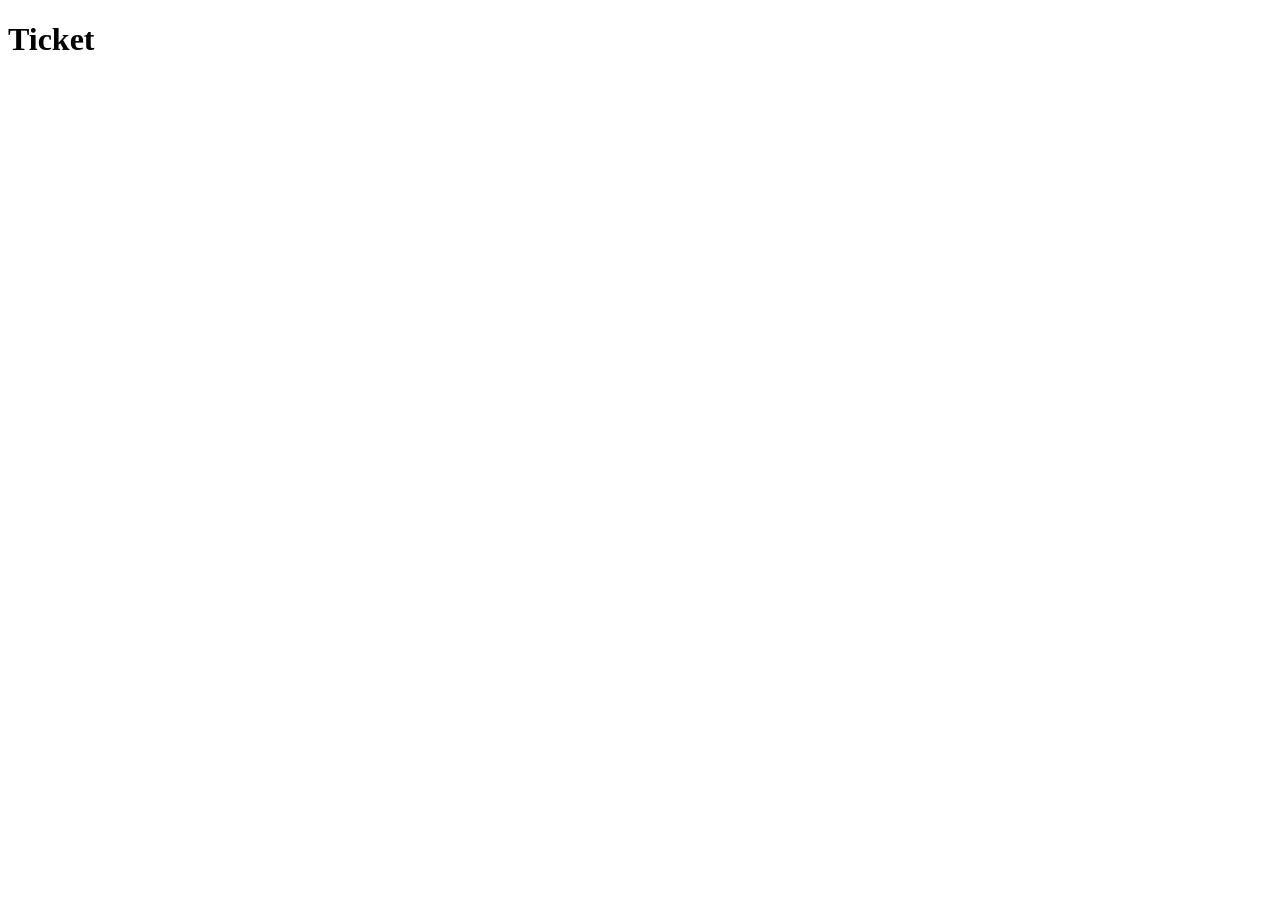
==== commit 9acbd390: "Add files via upload" ====
--- a/index.html
+++ b/index.html
@@ -1,17 +1,14 @@
 <!DOCTYPE html>
 <html lang="en">
-
 <head>
     <meta charset="UTF-8">
     <meta name="viewport" content="width=device-width, initial-scale=1.0">
-    <title>Js Task1</title>
+    <title>Task2</title>
 </head>
-
 <body>
-<h1>Book Order</h1>
+  <h1>Ticket</h1>  
 
 
-<script src="./app.js"></script>
+  <Script src="./app.js"></Script>
 </body>
-
 </html>
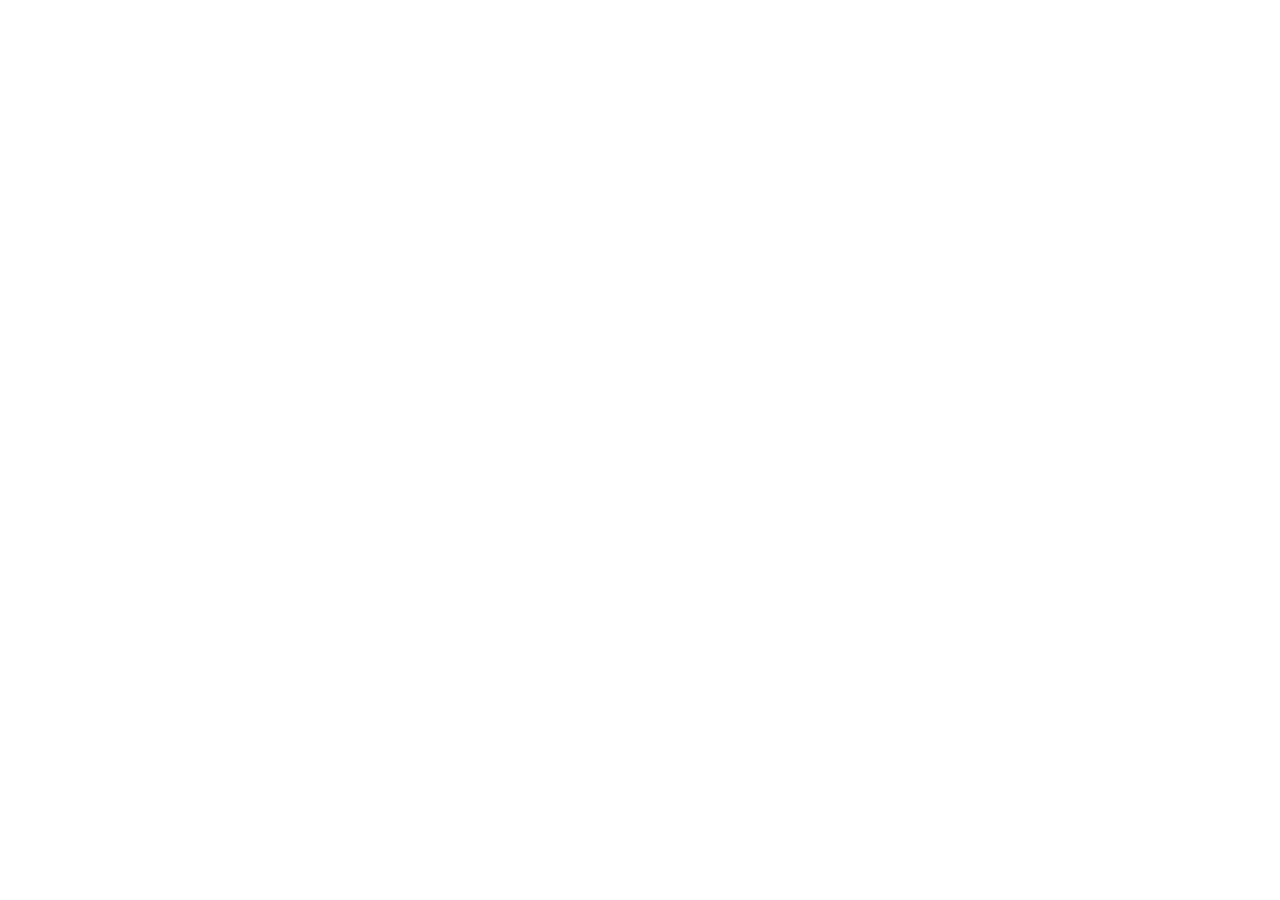
==== commit 491fe107: "Add files via upload" ====
--- a/index.html
+++ b/index.html
@@ -3,12 +3,10 @@
 <head>
     <meta charset="UTF-8">
     <meta name="viewport" content="width=device-width, initial-scale=1.0">
-    <title>Task2</title>
+    <title>task3-4</title>
 </head>
 <body>
-  <h1>Ticket</h1>  
 
-
-  <Script src="./app.js"></Script>
+     <script src="./app.js"></script>
 </body>
 </html>
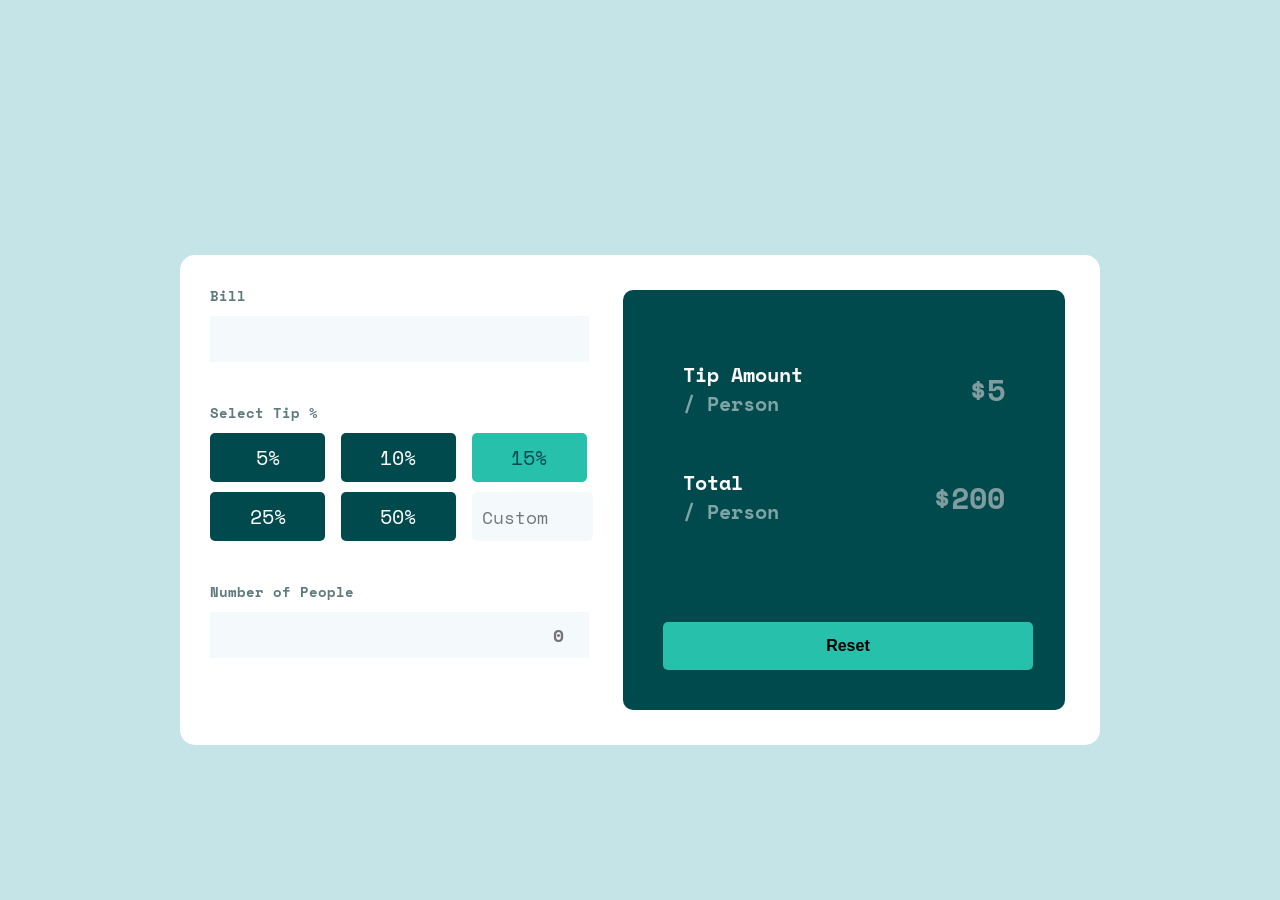
==== commit 233ed101: "Add files via upload" ====
--- a/index.html
+++ b/index.html
@@ -3,10 +3,84 @@
 <head>
     <meta charset="UTF-8">
     <meta name="viewport" content="width=device-width, initial-scale=1.0">
-    <title>task3-4</title>
+    <link rel="icon" href="./images/favicon-32x32.png" type="image/x-icon" sizes="32*32">
+    <link rel="preconnect" href="https://fonts.googleapis.com">
+    <link rel="preconnect" href="https://fonts.gstatic.com" crossorigin>
+    <link href="https://fonts.googleapis.com/css2?family=Space+Mono:ital,wght@0,400;0,700;1,400;1,700&display=swap" rel="stylesheet">
+    <link rel="stylesheet" href="./style.css">
+    <title>ranam_Tips_calculater</title>
 </head>
 <body>
+    <header>
+        <img src="./images/logo.svg" alt="">
+    </header>
+ <main>
+ 
+     <div class="container">
+        <!-- left part -->
+        <div class="leftpart">
+            <!-- bill -->
+         <div class="label">
+          <label for="input">Bill</label>
+         </div>  
 
-     <script src="./app.js"></script>
+          <div class="input_bill">
+            <input type="number" id="input">
+            <img src="./images/icon-dollar.svg" alt="">
+          </div><!-- bill -->
+
+            <!-- Select tips -->
+
+           <div class="label">
+           <label for="selectTip">Select Tip %</label>
+           </div>
+
+             <!-- btn tips -->
+            <div class="btnselectTip">
+            <button class="btn">5%</button>
+            <button class="btn">10%</button>
+            <button class="btn active">15%</button>
+            <button class="btn">25%</button>
+            <button class="btn">50%</button>
+            <input type="number" placeholder="Custom" id="selectTip">
+            </div> <!--btn tips -->
+
+            <!-- num of people -->
+             <div class="label">
+             <label for="people">Number of People</label>
+             <p id="error"></p>
+             </div>
+
+             <div class="numfopeople">
+              <input type="number" placeholder="0" id="people">
+              <img src="./images/icon-person.svg" alt="">
+             </div> <!--num of people -->
+        
+            </div> <!-- leftpart -->
+         
+       <!-- right part -->
+         <div class="rightpart">
+             <!-- tip amount -->
+              <div class="amount">
+                <div class="title">
+                  <p>Tip Amount <br /><span>/ Person</span></p>
+                  <div class="TipAmount">$5</div> 
+                </div>
+
+                <div class="title">
+                  <p>Total <br /><span>/ Person</span></p>
+                  <div class="TipAmount">$200</div> 
+                </div>
+
+              </div> <!-- amount -->
+                     <!-- reset -->
+                      <button class="reset">Reset</button>
+         </div>  <!-- rightpart -->  
+     </div><!-- container -->
+ 
+ </main>  
+ 
+ 
+   <script src="./app.js"></script>   
 </body>
 </html>
--- a/style.css
+++ b/style.css
@@ -0,0 +1,251 @@
+*{
+    padding: 0;
+    box-sizing: border-box;
+    margin: 0;
+}
+
+:root{
+    --var-Green-400: hsl(172, 67%, 45%);
+    --var-btn-Green-900: hsl(183, 100%, 15%);
+    --var-back-label-500: hsl(186, 14%, 43%);
+    --var-Grey-400: hsl(184, 14%, 56%);
+    --var-back-body: hsl(185, 41%, 84%);
+    --var-Grey-50: hsl(189, 47%, 97%);
+    --var-White: hsl(0, 100%, 100%);
+    --var-a: hsl(228, 45%, 44%); 
+}
+
+header{
+    display: flex;
+    align-items: center;
+    justify-content: center;
+    margin-top: 50px;
+    margin-bottom: 50px;
+}
+
+body{
+background-color: var(--var-back-body);
+font-family: 'space Mono',sans-serif;
+font-weight: 700;
+display: flex;
+align-items: center;
+justify-content: center;
+flex-direction: column;
+height: 100vh;
+}
+
+.container{
+    background-color: var(--var-White);
+    border-radius: 15px;
+}
+
+.leftpart{
+    padding: 30px;
+}
+
+.label{
+    font-size: 14px;
+    font-weight: 700;
+    color: var(--var-back-label-500);
+    margin-bottom: 10px;
+}
+
+.input_bill{
+  position: relative;
+}
+
+.input_bill > input{
+  font-family: inherit;
+  font-size: 18px;
+  font-weight: 700;
+  width: 350px;
+  text-align: right;
+  padding: 10px;
+  margin-bottom: 40px;
+  margin-top: 0%;
+  border: none;
+  background-color: var(--var-Grey-50);
+  color: var(--var-btn-Green-900);
+  cursor: pointer;
+}
+.input_bill > img{
+  position: absolute;
+  left: 15px;
+  top: 15px;
+}
+.input_bill > input:focus {
+    outline: none;
+}
+
+.btnselectTip{
+    display: grid;
+    grid-template-columns: repeat(3,1fr);
+    grid-template-rows: repeat(2,1fr);
+    gap: 10px;
+    margin-bottom: 40px;
+}
+.btnselectTip > button{
+border: none;
+border-radius: 5px;
+background-color: var(--var-btn-Green-900);
+font-family: inherit;
+font-size: 20px;
+cursor: pointer;
+color: var(--var-White);
+padding: 10px;
+}
+
+.btnselectTip > button.active{
+    background-color: var(--var-Green-400);
+    color: var(--var-btn-Green-900);
+}
+
+button:active{
+    transform: scale(0.97);
+}
+
+.btnselectTip > input{
+    font-family: inherit;
+    font-size: 18px;
+    padding: 10px;
+    border: none;
+    background-color: var(--var-Grey-50);
+    color: var(--var-btn-Green-900);
+    border-radius: 5px;
+}
+
+.numfopeople{
+    position: relative;
+}
+.numfopeople > input{
+    font-family: inherit;
+    font-size: 18px;
+    font-weight: 700;
+    width: 350px;
+    text-align: right;
+    padding: 10px;
+    margin-bottom: 40px;
+    margin-top: 0%;
+    border: none;
+    background-color: var(--var-Grey-50);
+    color: var(--var-btn-Green-900);
+    cursor: pointer;
+}
+.numfopeople > img{
+    position: absolute;
+    left: 15px;
+    top: 15px;
+}
+.numfopeople > input:focus {
+    outline: none;
+}
+
+.rightpart{
+    background-color: var(--var-btn-Green-900);
+    border: none;
+    border-radius: 10px;
+    padding-left: 20px;
+    padding-right: 20px;
+    padding-top: 50px;
+    padding-bottom: 20px;
+}
+.amount{
+    margin-top: 50px;
+}
+
+.title{
+    display: flex;
+    justify-content: space-between;
+    align-items: center;
+    margin-bottom: 50px;
+}
+
+.title > p {
+    font-family: inherit;
+    font-size: 20px;
+    color: var(--var-White);
+}
+.title p>span{
+    opacity: 0.5;
+}
+.title > .TipAmount {
+   font-size: 30px;
+    font-family: inherit;
+    color: var(--var-Grey-400);
+    font-weight: 700;
+   }
+
+.reset{
+    border: none;
+    padding: 15px;
+    border-radius: 5px;
+    background-color: var(--var-Green-400);
+    font-size: 16px;
+    color: var(--var-Green-900);
+    font-weight: 700;
+    width: 380px;
+    cursor: pointer;
+    
+}   
+@media (min-width : 1200px){
+    .container{
+        display: flex;
+        width: 920px;
+        height: 490px;
+        margin: 0 auto;
+    }
+    .leftpart{
+        width: 50%;
+    }
+
+    .rightpart{
+        width: 50%;   
+        margin-top: 35px;
+        margin-bottom: 35px;
+        margin-right: 35px;
+        padding-top: 50px;
+        padding-top: 20px;
+        padding-inline: 20px;
+        position: relative;
+            }
+
+    .reset{
+    position: absolute;
+    bottom: 40px;
+    left: 40px;
+    width: 370px;
+    margin: 0 auto;
+  }    
+  .title{
+    padding-inline: 40px;
+}     
+.input_bill > input {
+     width: 379px;
+ }
+ .input_bill > img {
+    position: absolute;
+    top: 15px;
+}
+ .numfopeople > input {
+     width: 379px;
+}
+ .numfopeople > img {
+   position: absolute;
+    top: 15px;
+}
+.btnselectTip{
+    grid-template-columns: repeat(3,1fr);
+    margin-bottom: 2.5rem;
+}
+.btn{
+     width: 115px;
+}
+.btnselectTip > input{
+width: 100%;
+}
+@media (min-width: 375px) and (max-width :1199px){
+    .reset{
+       width: 100%;
+    }
+}
+}
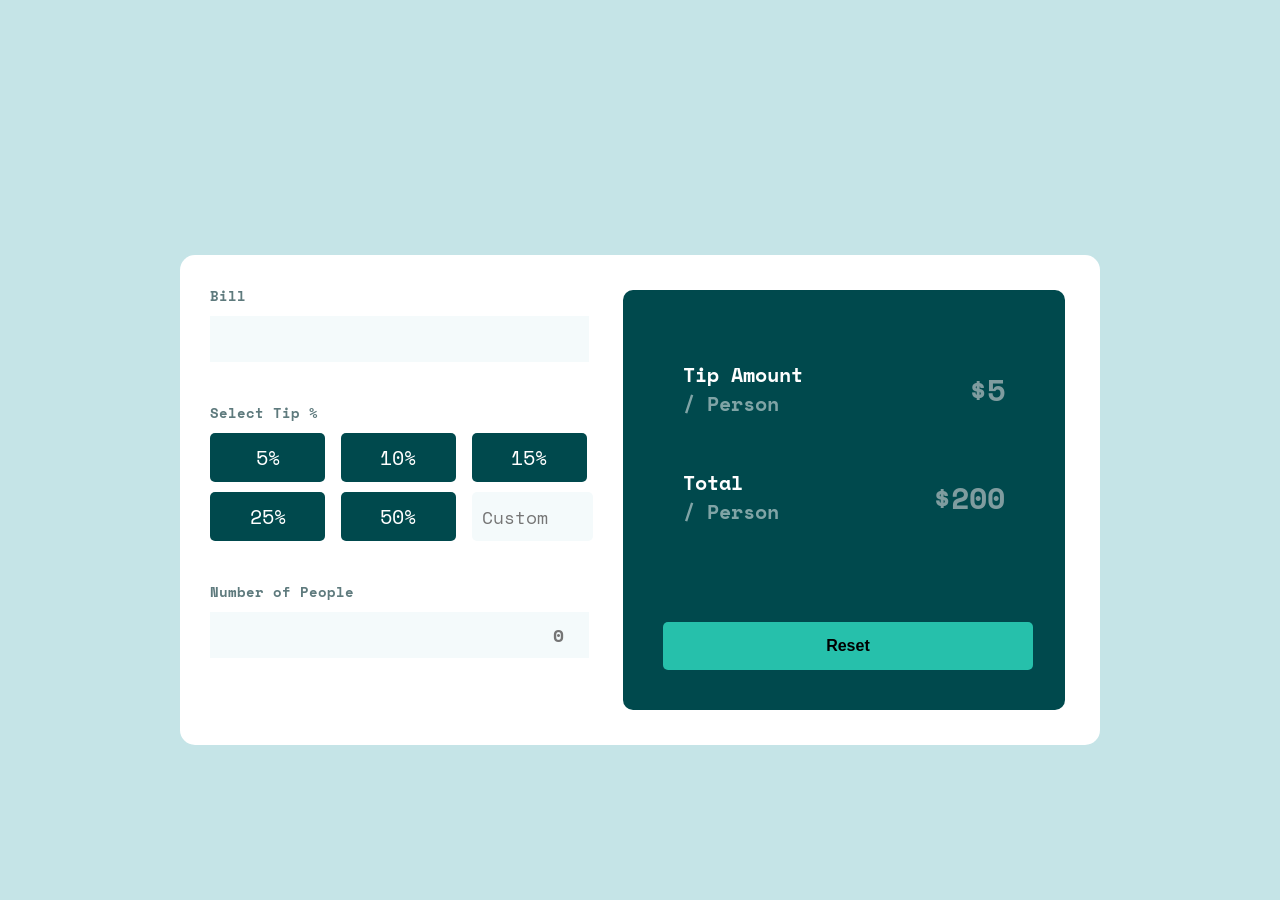
==== commit 17bbab19: "Add files via upload" ====
--- a/index.html
+++ b/index.html
@@ -37,11 +37,16 @@
 
              <!-- btn tips -->
             <div class="btnselectTip">
-            <button class="btn">5%</button>
+            <button class="btn" data-value="5">5%</button>
+            <button class="btn" data-value="10">10%</button>
+            <button class="btn" data-value="15">15%</button>
+            <button class="btn" data-value="25">25%</button>
+            <button class="btn" data-value="50">50%</button>
+            <!-- <button class="btn">5%</button>
             <button class="btn">10%</button>
             <button class="btn active">15%</button>
             <button class="btn">25%</button>
-            <button class="btn">50%</button>
+            <button class="btn">50%</button> -->
             <input type="number" placeholder="Custom" id="selectTip">
             </div> <!--btn tips -->
 
